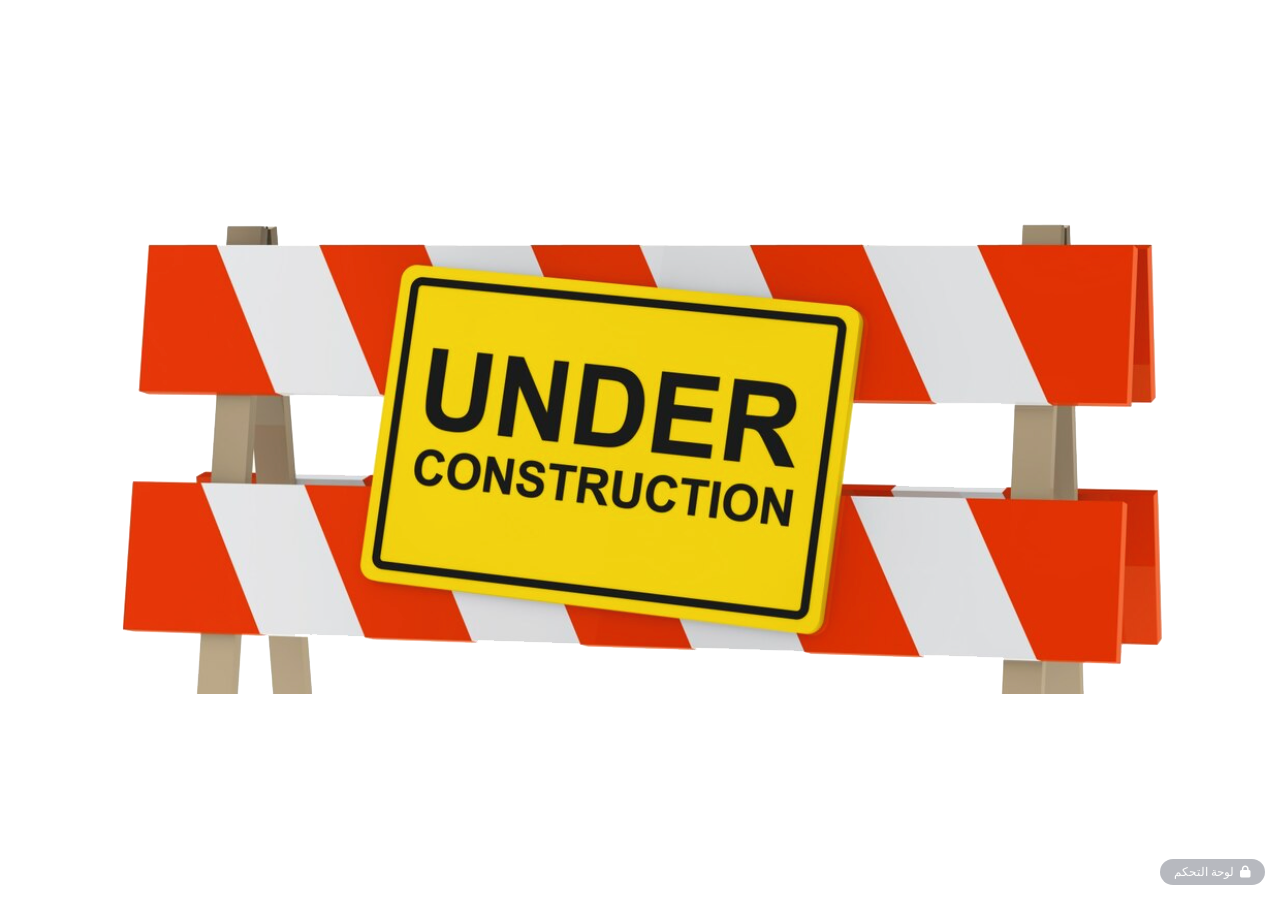
==== index.html @ c08ce654 "Initial commit: Pervasion SA website and Admin CMS" ====
<!DOCTYPE html>
<html lang="ar" dir="rtl">
<head>
  <meta charset="UTF-8">
  <meta name="viewport" content="width=device-width, initial-scale=1.0">
  <title>Under Construction | Pervasion SA</title>
  <link rel="icon" type="image/png" href="images/under-construction.png">
  <link rel="stylesheet" href="https://cdnjs.cloudflare.com/ajax/libs/font-awesome/6.5.1/css/all.min.css">
  <style>
    * {
      margin: 0;
      padding: 0;
      box-sizing: border-box;
    }
    body {
      background-color: #ffffff;
      min-height: 100vh;
      display: flex;
      flex-direction: column;
      align-items: center;
      justify-content: center;
      padding: 20px;
      font-family: -apple-system, BlinkMacSystemFont, "Segoe UI", Roboto, "Helvetica Neue", Arial, sans-serif;
    }
    .construction-container {
      width: 100%;
      max-width: 1129px;
      text-align: center;
      margin: auto;
    }
    .construction-container img {
      max-width: 100%;
      height: auto;
      display: inline-block;
    }
    .admin-bar-discreet {
      position: fixed;
      bottom: 15px;
      right: 15px;
      opacity: 0.35;
      transition: opacity 0.2s ease;
    }
    .admin-bar-discreet:hover {
      opacity: 1;
    }
    .admin-btn-link {
      display: inline-flex;
      align-items: center;
      gap: 6px;
      background: rgba(15, 23, 42, 0.85);
      color: #ffffff;
      text-decoration: none;
      font-size: 12px;
      padding: 6px 14px;
      border-radius: 20px;
      backdrop-filter: blur(4px);
    }
    .admin-btn-link:hover {
      background: #0f172a;
    }
  </style>
</head>
<body>

  <div class="construction-container">
    <img src="images/under-construction.png" alt="Under Construction" width="1129" height="491">
  </div>

  <!-- Discreet Admin Link for the owner -->
  <div class="admin-bar-discreet">
    <a href="admin/" class="admin-btn-link" title="لوحة التحكم">
      <i class="fas fa-lock"></i>
      <span>لوحة التحكم</span>
    </a>
  </div>

</body>
</html>
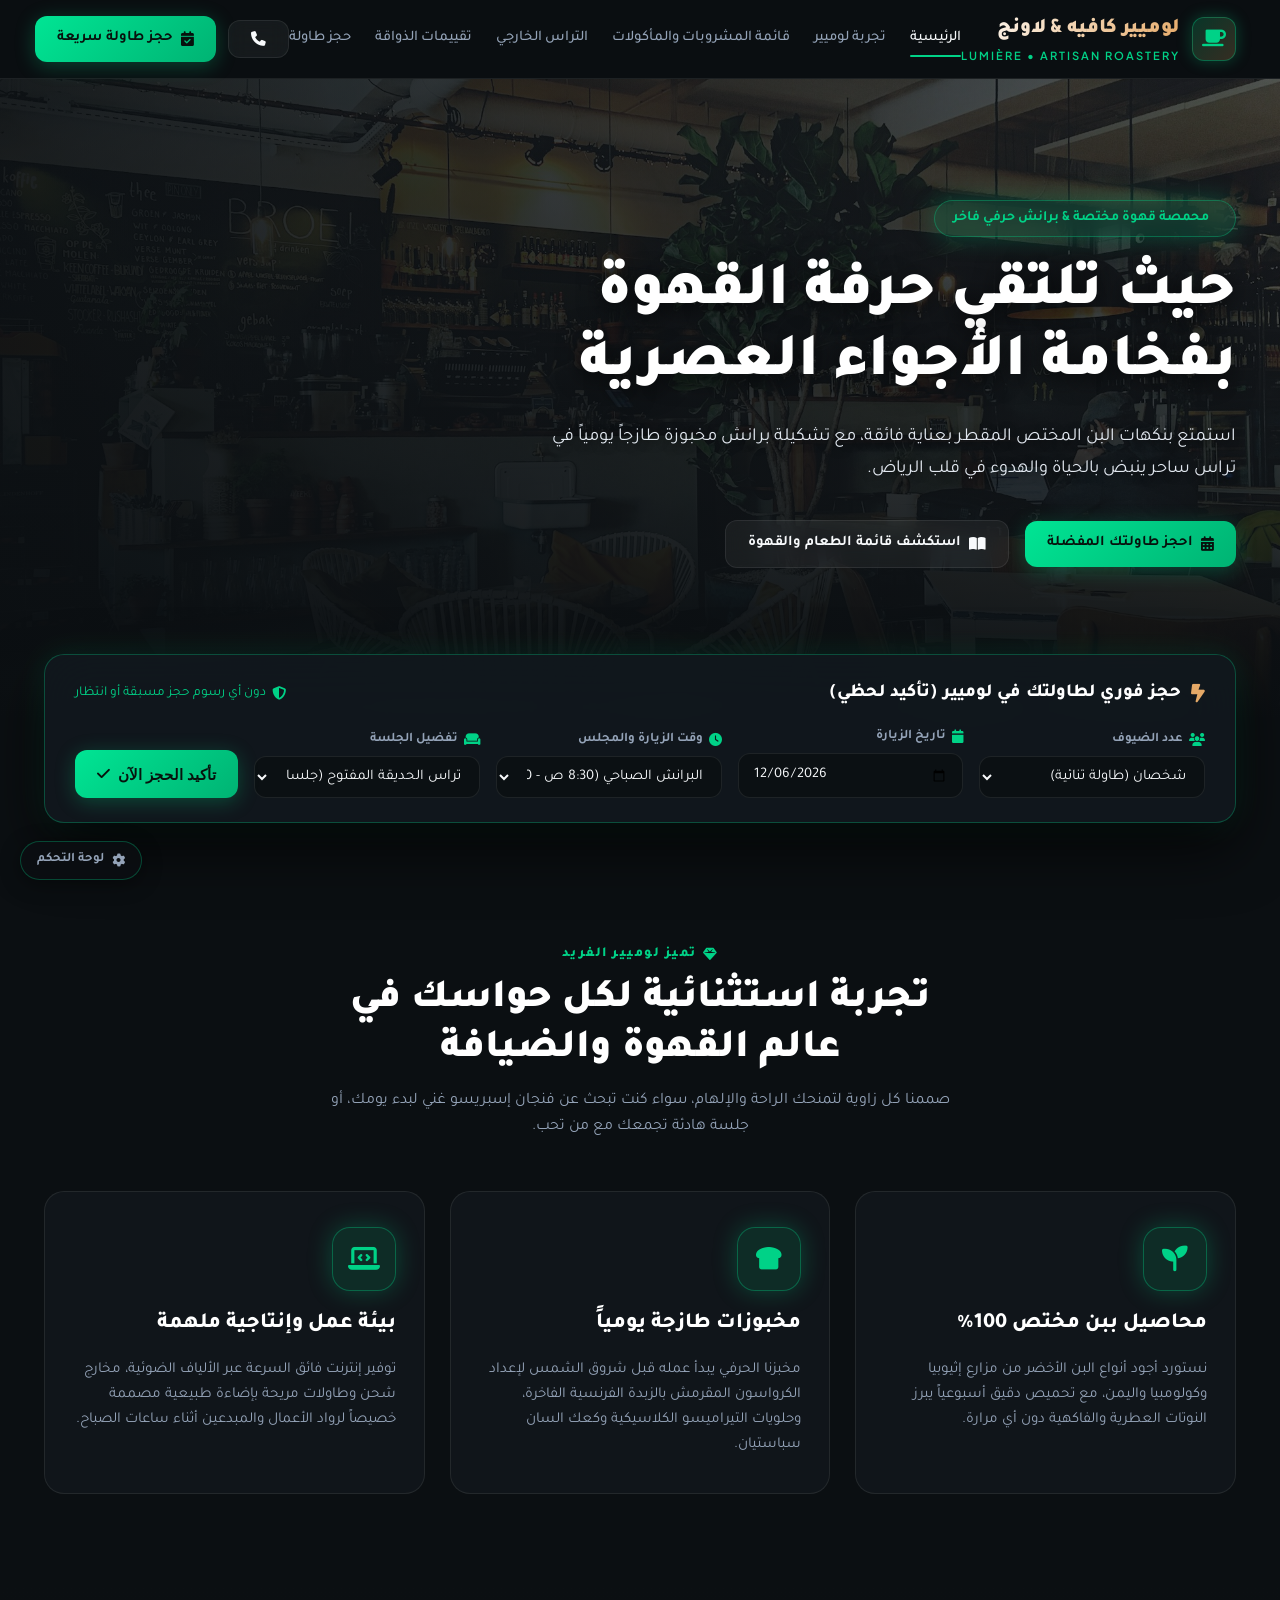
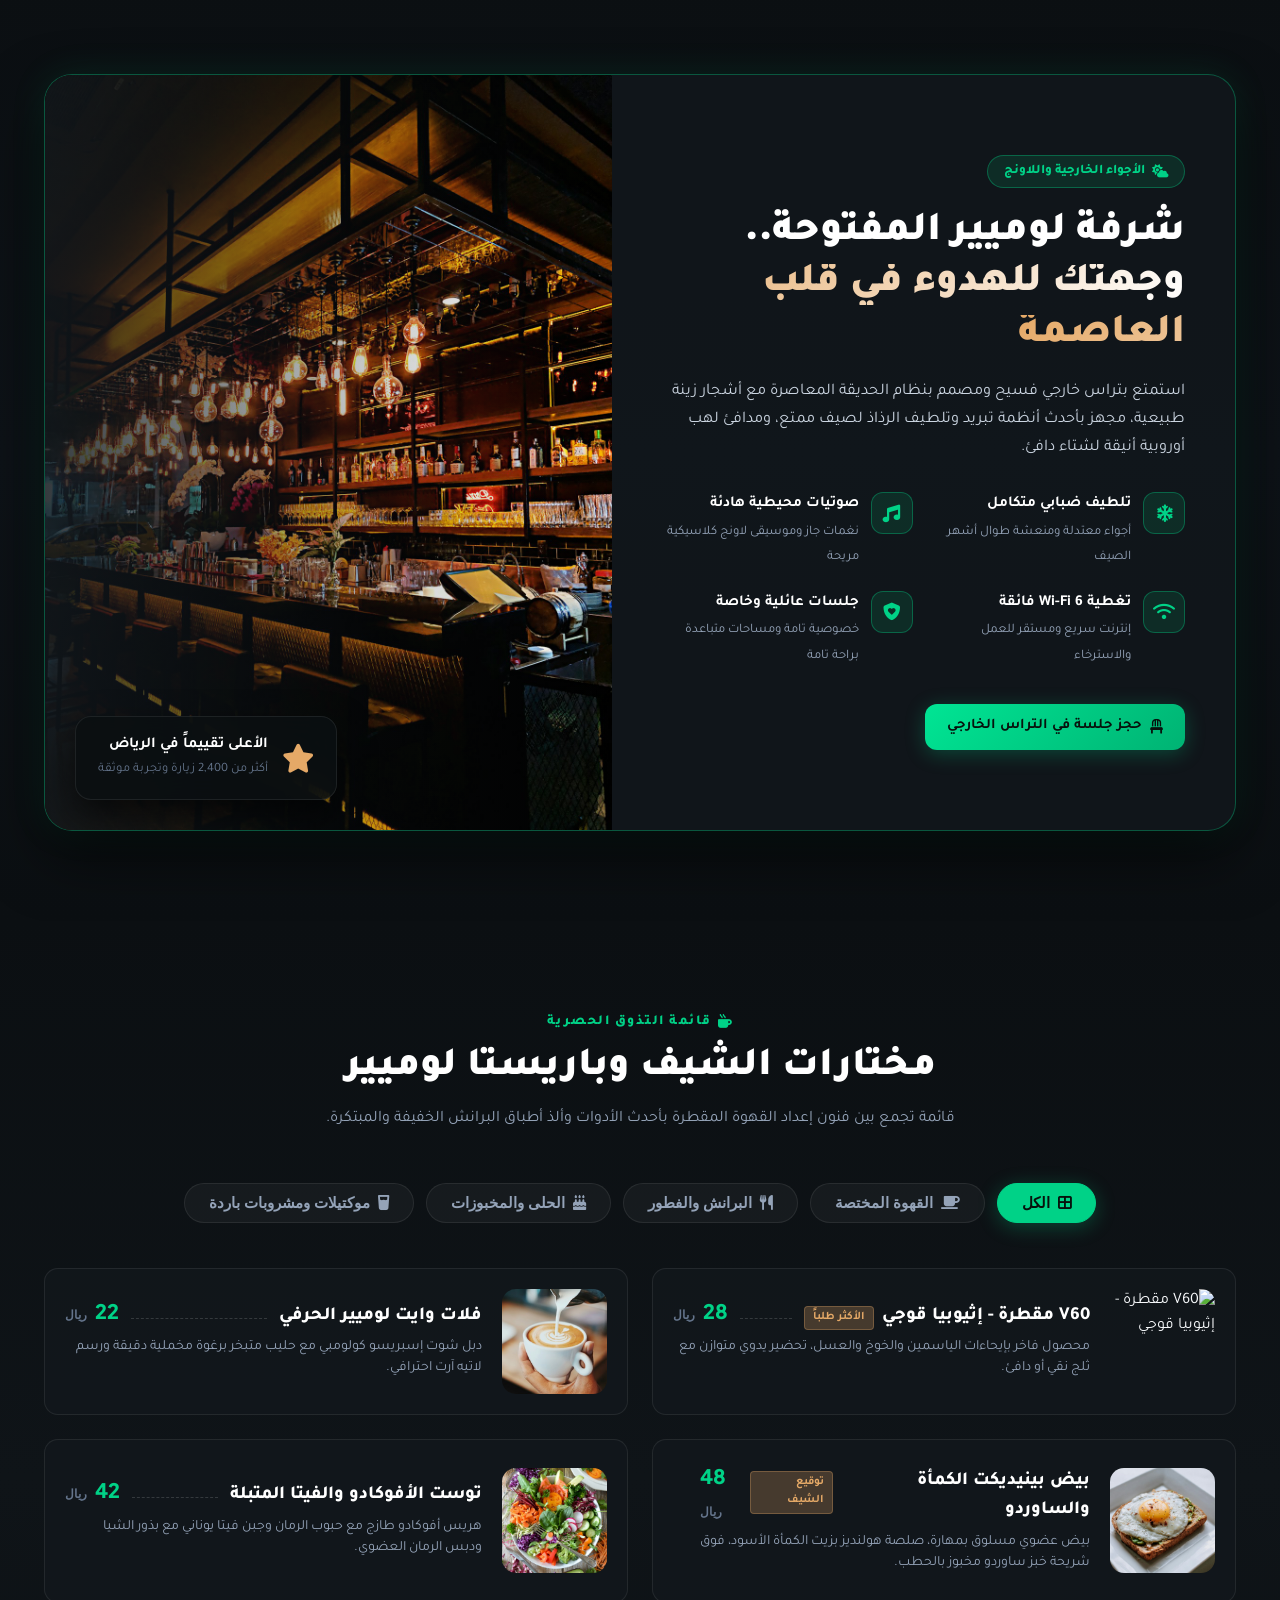
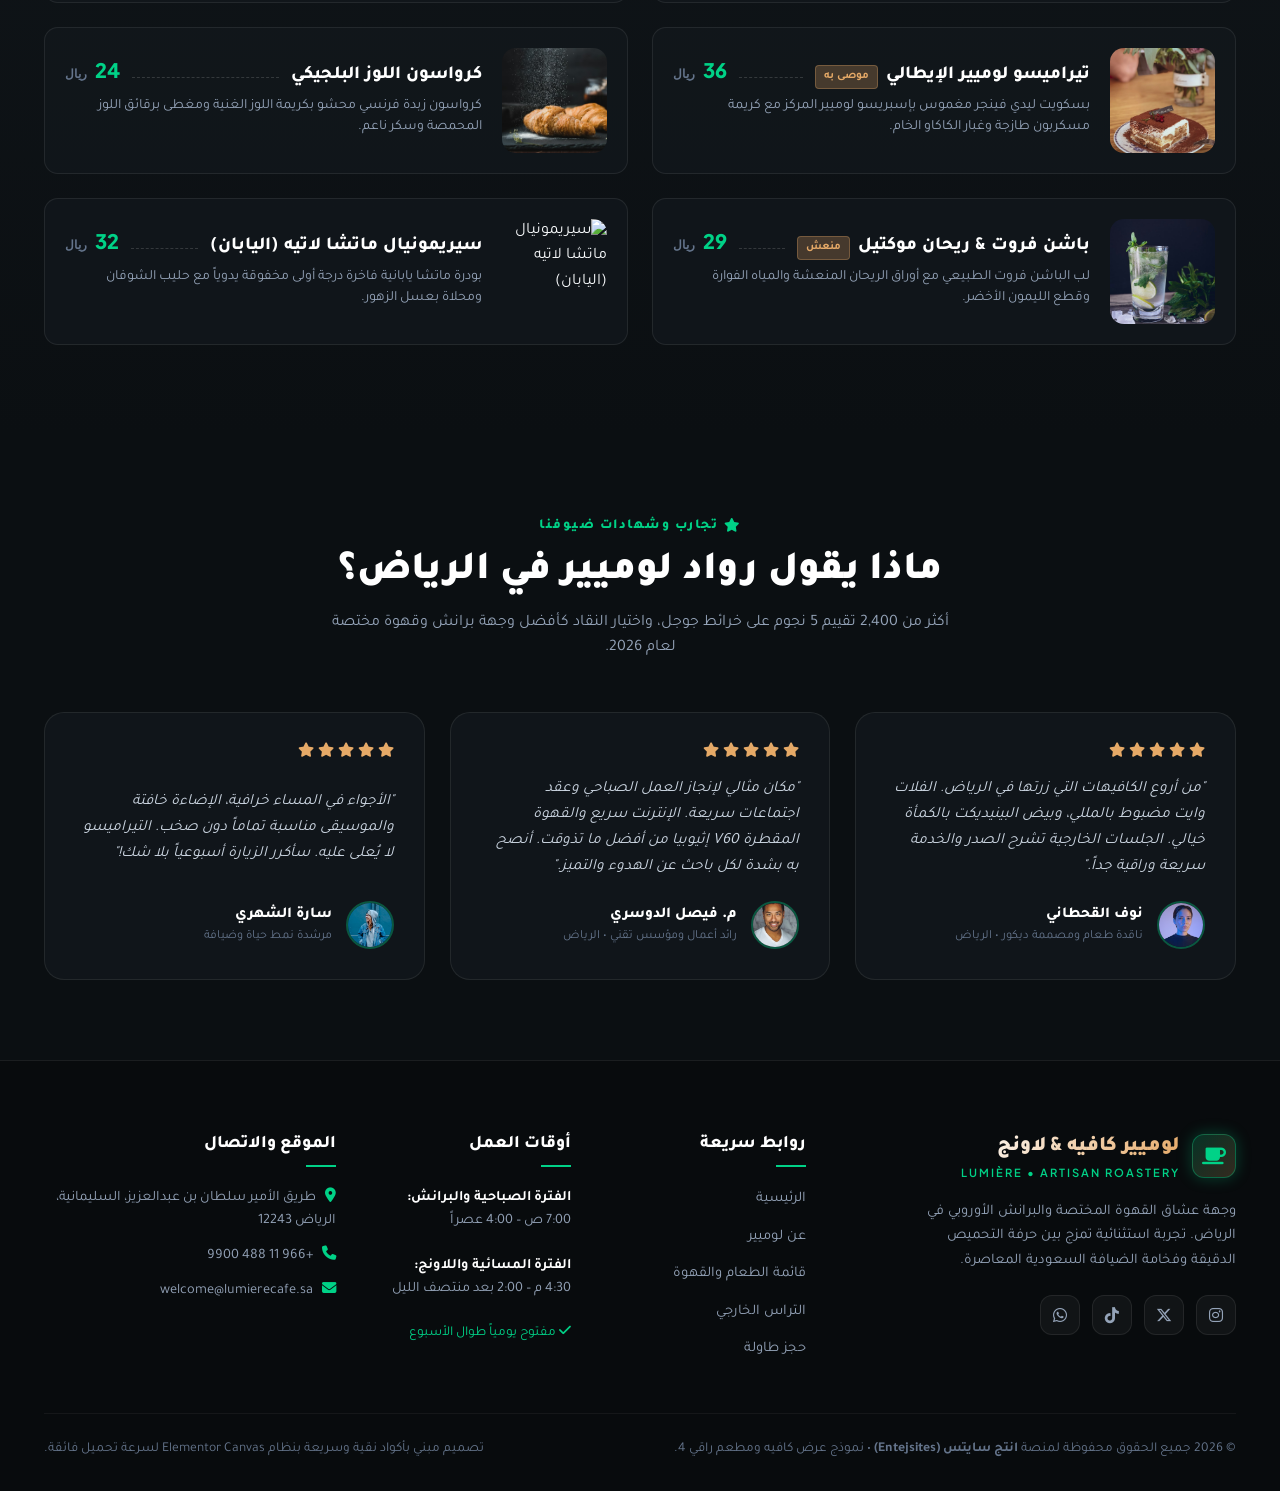
==== commit 2a1b2d7e: "Deploy full Lumiere Cafe & Roastery experience with interactive Admin CMS and localized assets" ====
--- a/index.html
+++ b/index.html
@@ -1,78 +1,724 @@
 <!DOCTYPE html>
 <html lang="ar" dir="rtl">
 <head>
-  <meta charset="UTF-8">
-  <meta name="viewport" content="width=device-width, initial-scale=1.0">
-  <title>Under Construction | Pervasion SA</title>
-  <link rel="icon" type="image/png" href="images/under-construction.png">
-  <link rel="stylesheet" href="https://cdnjs.cloudflare.com/ajax/libs/font-awesome/6.5.1/css/all.min.css">
-  <style>
-    * {
-      margin: 0;
-      padding: 0;
-      box-sizing: border-box;
-    }
-    body {
-      background-color: #ffffff;
-      min-height: 100vh;
-      display: flex;
-      flex-direction: column;
-      align-items: center;
-      justify-content: center;
-      padding: 20px;
-      font-family: -apple-system, BlinkMacSystemFont, "Segoe UI", Roboto, "Helvetica Neue", Arial, sans-serif;
-    }
-    .construction-container {
-      width: 100%;
-      max-width: 1129px;
-      text-align: center;
-      margin: auto;
-    }
-    .construction-container img {
-      max-width: 100%;
-      height: auto;
-      display: inline-block;
-    }
-    .admin-bar-discreet {
-      position: fixed;
-      bottom: 15px;
-      right: 15px;
-      opacity: 0.35;
-      transition: opacity 0.2s ease;
-    }
-    .admin-bar-discreet:hover {
-      opacity: 1;
-    }
-    .admin-btn-link {
-      display: inline-flex;
-      align-items: center;
-      gap: 6px;
-      background: rgba(15, 23, 42, 0.85);
-      color: #ffffff;
-      text-decoration: none;
-      font-size: 12px;
-      padding: 6px 14px;
-      border-radius: 20px;
-      backdrop-filter: blur(4px);
-    }
-    .admin-btn-link:hover {
-      background: #0f172a;
-    }
-  </style>
+    <meta charset="UTF-8">
+    <meta name="viewport" content="width=device-width, initial-scale=1.0">
+    <title>كافيه ومحمصة لوميير | تجربة القهوة المختصة والبرانش الأوروبي - Pervasion SA</title>
+    <meta name="description" content="كافيه ومحمصة لوميير - وجهة عشاق القهوة المختصة والبرانش الأوروبي الفاخر في الرياض. أجواء عصرية، شرفة خارجية، وتحميص يدوي لأجود المحاصيل العالمية.">
+    <link rel="icon" type="image/jpeg" href="images/v60.jpg">
+    <!-- Font Awesome 6.5.1 -->
+    <link rel="stylesheet" href="https://cdnjs.cloudflare.com/ajax/libs/font-awesome/6.5.1/css/all.min.css">
+    <!-- Google Fonts -->
+    <link rel="preconnect" href="https://fonts.googleapis.com">
+    <link rel="preconnect" href="https://fonts.gstatic.com" crossorigin>
+    <link href="https://fonts.googleapis.com/css2?family=Plus+Jakarta+Sans:wght@400;600;700;800&family=Tajawal:wght@300;400;500;700;800;900&display=swap" rel="stylesheet">
+    <!-- Main Style -->
+    <link rel="stylesheet" href="css/style.css">
 </head>
 <body>
 
-  <div class="construction-container">
-    <img src="images/under-construction.png" alt="Under Construction" width="1129" height="491">
-  </div>
-
-  <!-- Discreet Admin Link for the owner -->
-  <div class="admin-bar-discreet">
-    <a href="admin/" class="admin-btn-link" title="لوحة التحكم">
-      <i class="fas fa-lock"></i>
-      <span>لوحة التحكم</span>
+<header class="lumi-header" id="mainHeader">
+        <div class="lumi-container header-inner">
+            <a href="#hero" class="brand-box">
+                <div class="brand-icon">
+                    <i class="fa-solid fa-mug-saucer"></i>
+                </div>
+                <div class="brand-titles">
+                    <span class="brand-name">لوميير كافيه & لاونج</span>
+                    <span class="brand-tagline">LUMIÈRE &bull; ARTISAN ROASTERY</span>
+                </div>
+            </a>
+
+            <nav class="lumi-nav">
+                <a href="#hero" class="nav-link active">الرئيسية</a>
+                <a href="#features" class="nav-link">تجربة لوميير</a>
+                <a href="#menu" class="nav-link">قائمة المشروبات والمأكولات</a>
+                <a href="#terrace" class="nav-link">التراس الخارجي</a>
+                <a href="#reviews" class="nav-link">تقييمات الذواقة</a>
+                <a href="#booking" class="nav-link">حجز طاولة</a>
+            </nav>
+
+            <div class="header-actions">
+                <a href="tel:+966114889900" class="btn-lumi btn-glass" title="اتصل بنا">
+                    <i class="fa-solid fa-phone"></i>
+                </a>
+                <a href="#booking" class="btn-lumi btn-emerald header-cta-desktop">
+                    <i class="fa-solid fa-calendar-check"></i>
+                    <span>حجز طاولة سريعة</span>
+                </a>
+                <button class="mobile-hamburger" id="mobileToggle" aria-label="القائمة">
+                    <i class="fa-solid fa-bars-staggered"></i>
+                </button>
+            </div>
+        </div>
+    </header>
+
+    <!-- Mobile Navigation Drawer -->
+    <div class="lumi-drawer" id="mobileDrawer">
+        <div>
+            <div class="drawer-top">
+                <div class="brand-titles">
+                    <span class="brand-name">لوميير كافيه</span>
+                    <span class="brand-tagline">RIYADH CAFE & LOUNGE</span>
+                </div>
+                <button class="drawer-close" id="drawerClose"><i class="fa-solid fa-xmark"></i></button>
+            </div>
+            <div class="drawer-links">
+                <a href="#hero" class="drawer-link">الرئيسية <i class="fa-solid fa-chevron-left"></i></a>
+                <a href="#features" class="drawer-link">تجربة لوميير <i class="fa-solid fa-chevron-left"></i></a>
+                <a href="#menu" class="drawer-link">قائمة الأطعمة والقهوة <i class="fa-solid fa-chevron-left"></i></a>
+                <a href="#terrace" class="drawer-link">التراس والشرفة <i class="fa-solid fa-chevron-left"></i></a>
+                <a href="#reviews" class="drawer-link">آراء الزوار <i class="fa-solid fa-chevron-left"></i></a>
+                <a href="#booking" class="drawer-link">حجز طاولة <i class="fa-solid fa-chevron-left"></i></a>
+            </div>
+        </div>
+        <div>
+            <a href="#booking" class="btn-lumi btn-emerald" style="width: 100%; justify-content: center; margin-bottom: 12px;">
+                <span>احجز طاولتك الآن</span>
+                <i class="fa-solid fa-arrow-left"></i>
+            </a>
+            <p style="text-align: center; font-size: 0.85rem; color: var(--text-muted);">
+                <i class="fa-solid fa-phone"></i> +966 11 488 9900
+            </p>
+        </div>
+    </div>
+    <div class="drawer-overlay" id="drawerOverlay"></div>
+
+    <!-- STATIC STUNNING HERO SECTION -->
+    <section class="hero-section" id="hero">
+        <div class="hero-static-bg"></div>
+        <div class="hero-gradient-overlay"></div>
+        <div class="lumi-container">
+            <div class="hero-content">
+                <div class="hero-pill">
+                    <i class="fa-solid fa-sparkles"></i>
+                    <span>محمصة قهوة مختصة & برانش حرفي فاخر</span>
+                </div>
+                <h1 class="hero-title">
+                    حيث تلتقي <span>حرفة القهوة</span> بفخامة الأجواء العصرية
+                </h1>
+                <p class="hero-desc">
+                    استمتع بنكهات البن المختص المقطر بعناية فائقة، مع تشكيلة برانش مخبوزة طازجاً يومياً في تراس ساحر ينبض بالحياة والهدوء في قلب الرياض.
+                </p>
+                <div class="hero-btns">
+                    <a href="#booking" class="btn-lumi btn-emerald">
+                        <i class="fa-solid fa-calendar-days"></i>
+                        <span>احجز طاولتك المفضلة</span>
+                    </a>
+                    <a href="#menu" class="btn-lumi btn-glass">
+                        <i class="fa-solid fa-book-open"></i>
+                        <span>استكشف قائمة الطعام والقهوة</span>
+                    </a>
+                </div>
+            </div>
+        </div>
+    </section>
+
+    <!-- Floating Live Booking Strip -->
+    <section class="booking-strip-section" id="booking">
+        <div class="lumi-container">
+            <div class="booking-strip-card">
+                <div class="strip-header">
+                    <div class="strip-title">
+                        <i class="fa-solid fa-bolt-lightning"></i>
+                        <span>حجز فوري لطاولتك في لوميير (تأكيد لحظي)</span>
+                    </div>
+                    <div class="strip-note">
+                        <i class="fa-solid fa-shield-halved"></i>
+                        <span>دون أي رسوم حجز مسبقة أو انتظار</span>
+                    </div>
+                </div>
+
+                <form id="lumiBookingForm" class="booking-grid" onsubmit="handleBookingSubmit(event)">
+                    <div class="input-group">
+                        <label class="input-label"><i class="fa-solid fa-users"></i> عدد الضيوف</label>
+                        <select class="lumi-input" id="bookGuests" required>
+                            <option value="شخصان (طاولة ثنائية)">شخصان (طاولة ثنائية)</option>
+                            <option value="3 - 4 أشخاص (جلسة عائلية)">3 - 4 أشخاص (جلسة عائلية)</option>
+                            <option value="5 - 8 أشخاص (جلسة أصدقاء)">5 - 8 أشخاص (جلسة أصدقاء)</option>
+                            <option value="طاولة عمل واجتماعات فردية">طاولة عمل واجتماعات فردية</option>
+                            <option value="طاولة VIP في التراس">طاولة VIP في التراس (+8)</option>
+                        </select>
+                    </div>
+
+                    <div class="input-group">
+                        <label class="input-label"><i class="fa-solid fa-calendar"></i> تاريخ الزيارة</label>
+                        <input type="date" class="lumi-input" id="bookDate" required>
+                    </div>
+
+                    <div class="input-group">
+                        <label class="input-label"><i class="fa-solid fa-clock"></i> وقت الزيارة والمجلس</label>
+                        <select class="lumi-input" id="bookTime" required>
+                            <option value="البرانش الصباحي (8:30 ص - 12:00 م)">البرانش الصباحي (8:30 ص - 12:00 م)</option>
+                            <option value="فترة الظهيرة والقهوة (1:00 م - 5:00 م)">فترة الظهيرة والقهوة (1:00 م - 5:00 م)</option>
+                            <option value="فترة المساء الذهبية (6:00 م - 9:00 م)">فترة المساء الذهبية (6:00 م - 9:00 م)</option>
+                            <option value="السهرة الليلية (9:30 م - 1:30 ص)">السهرة الليلية (9:30 م - 1:30 ص)</option>
+                        </select>
+                    </div>
+
+                    <div class="input-group">
+                        <label class="input-label"><i class="fa-solid fa-couch"></i> تفضيل الجلسة</label>
+                        <select class="lumi-input" id="bookLocation" required>
+                            <option value="تراس الحديقة المفتوح">تراس الحديقة المفتوح (جلسات خارجية)</option>
+                            <option value="الصالة الداخلية الفاخرة">الصالة الداخلية الفاخرة (لاونج مكيف)</option>
+                            <option value="ركن باريستا القهوة التفاعلي">ركن باريستا القهوة التفاعلي</option>
+                        </select>
+                    </div>
+
+                    <div>
+                        <button type="submit" class="btn-lumi btn-emerald" style="width: 100%; height: 48px; justify-content: center;">
+                            <span>تأكيد الحجز الآن</span>
+                            <i class="fa-solid fa-check"></i>
+                        </button>
+                    </div>
+                </form>
+            </div>
+        </div>
+    </section>
+
+    <!-- Experience Pillars Section -->
+    <section class="features-section" id="features">
+        <div class="lumi-container">
+            <div class="section-header">
+                <span class="section-tag"><i class="fa-solid fa-gem"></i> تميز لوميير الفريد</span>
+                <h2 class="section-title">تجربة استثنائية لكل حواسك في عالم القهوة والضيافة</h2>
+                <p class="section-sub">صممنا كل زاوية لتمنحك الراحة والإلهام، سواء كنت تبحث عن فنجان إسبريسو غني لبدء يومك، أو جلسة هادئة تجمعك مع من تحب.</p>
+            </div>
+
+            <div class="features-grid">
+                <!-- Feature 1 -->
+                <div class="feature-card">
+                    <div class="feature-icon-wrap">
+                        <i class="fa-solid fa-seedling"></i>
+                    </div>
+                    <h3 class="feature-card-title">محاصيل ببن مختص 100%</h3>
+                    <p class="feature-card-desc">
+                        نستورد أجود أنواع البن الأخضر من مزارع إثيوبيا وكولومبيا واليمن، مع تحميص دقيق أسبوعياً يبرز النوتات العطرية والفاكهية دون أي مرارة.
+                    </p>
+                </div>
+
+                <!-- Feature 2 -->
+                <div class="feature-card">
+                    <div class="feature-icon-wrap">
+                        <i class="fa-solid fa-bread-slice"></i>
+                    </div>
+                    <h3 class="feature-card-title">مخبوزات طازجة يومياً</h3>
+                    <p class="feature-card-desc">
+                        مخبزنا الحرفي يبدأ عمله قبل شروق الشمس لإعداد الكرواسون المقرمش بالزبدة الفرنسية الفاخرة، وحلويات التيراميسو الكلاسيكية وكعك السان سباستيان.
+                    </p>
+                </div>
+
+                <!-- Feature 3 -->
+                <div class="feature-card">
+                    <div class="feature-icon-wrap">
+                        <i class="fa-solid fa-laptop-code"></i>
+                    </div>
+                    <h3 class="feature-card-title">بيئة عمل وإنتاجية ملهمة</h3>
+                    <p class="feature-card-desc">
+                        توفير إنترنت فائق السرعة عبر الألياف الضوئية، مخارج شحن وطاولات مريحة بإضاءة طبيعية مصممة خصيصاً لرواد الأعمال والمبدعين أثناء ساعات الصباح.
+                    </p>
+                </div>
+            </div>
+        </div>
+    </section>
+
+    <!-- REDESIGNED TERRACE SECTION (SPLIT 50/50 MODERN LUXURY) -->
+    <section class="terrace-section" id="terrace">
+        <div class="lumi-container">
+            <div class="terrace-split-card">
+                <!-- Content Side -->
+                <div class="terrace-content-side">
+                    <span class="terrace-badge-modern">
+                        <i class="fa-solid fa-cloud-sun"></i> الأجواء الخارجية واللاونج
+                    </span>
+                    <h2 class="terrace-main-heading">
+                        شرفة لوميير المفتوحة.. <span>وجهتك للهدوء في قلب العاصمة</span>
+                    </h2>
+                    <p class="terrace-p">
+                        استمتع بتراس خارجي فسيح ومصمم بنظام الحديقة المعاصرة مع أشجار زينة طبيعية، مجهز بأحدث أنظمة تبريد وتلطيف الرذاذ لصيف ممتع، ومدافئ لهب أوروبية أنيقة لشتاء دافئ.
+                    </p>
+
+                    <div class="terrace-perks-grid">
+                        <div class="perk-item">
+                            <div class="perk-icon-circle"><i class="fa-solid fa-snowflake"></i></div>
+                            <div class="perk-text">
+                                <strong>تلطيف ضبابي متكامل</strong>
+                                <span>أجواء معتدلة ومنعشة طوال أشهر الصيف</span>
+                            </div>
+                        </div>
+
+                        <div class="perk-item">
+                            <div class="perk-icon-circle"><i class="fa-solid fa-music"></i></div>
+                            <div class="perk-text">
+                                <strong>صوتيات محيطية هادئة</strong>
+                                <span>نغمات جاز وموسيقى لاونج كلاسيكية مريحة</span>
+                            </div>
+                        </div>
+
+                        <div class="perk-item">
+                            <div class="perk-icon-circle"><i class="fa-solid fa-wifi"></i></div>
+                            <div class="perk-text">
+                                <strong>تغطية Wi-Fi 6 فائقة</strong>
+                                <span>إنترنت سريع ومستقر للعمل والاسترخاء</span>
+                            </div>
+                        </div>
+
+                        <div class="perk-item">
+                            <div class="perk-icon-circle"><i class="fa-solid fa-shield-heart"></i></div>
+                            <div class="perk-text">
+                                <strong>جلسات عائلية وخاصة</strong>
+                                <span>خصوصية تامة ومساحات متباعدة براحة تامة</span>
+                            </div>
+                        </div>
+                    </div>
+
+                    <a href="#booking" class="btn-lumi btn-emerald">
+                        <i class="fa-solid fa-chair"></i>
+                        <span>حجز جلسة في التراس الخارجي</span>
+                    </a>
+                </div>
+
+                <!-- Visual Side -->
+                <div class="terrace-visual-side">
+                    <img decoding="async" src="images/terrace.jpg" alt="تراس كافيه لوميير الرياض" title="كافيه ومحمصة لوميير | نموذج تصميم موقع كافيه ومقهى مختص">
+                    <div class="visual-overlay-soft"></div>
+                    <div class="visual-floating-badge">
+                        <i class="fa-solid fa-star floating-badge-icon"></i>
+                        <div class="floating-badge-info">
+                            <strong>الأعلى تقييماً في الرياض</strong>
+                            <span>أكثر من 2,400 زيارة وتجربة موثقة</span>
+                        </div>
+                    </div>
+                </div>
+            </div>
+        </div>
+    </section>
+
+    <!-- Interactive Menu Section -->
+    <section class="menu-section" id="menu">
+        <div class="lumi-container">
+            <div class="section-header">
+                <span class="section-tag"><i class="fa-solid fa-mug-hot"></i> قائمة التذوق الحصرية</span>
+                <h2 class="section-title">مختارات الشيف وباريستا لوميير</h2>
+                <p class="section-sub">قائمة تجمع بين فنون إعداد القهوة المقطرة بأحدث الأدوات وألذ أطباق البرانش الخفيفة والمبتكرة.</p>
+            </div>
+
+            <!-- Menu Category Filter Tabs -->
+            <div class="menu-tabs-bar">
+                <button class="menu-tab-pill active" onclick="filterMenu('all', this)">
+                    <i class="fa-solid fa-border-all"></i> الكل
+                </button>
+                <button class="menu-tab-pill" onclick="filterMenu('coffee', this)">
+                    <i class="fa-solid fa-mug-saucer"></i> القهوة المختصة
+                </button>
+                <button class="menu-tab-pill" onclick="filterMenu('brunch', this)">
+                    <i class="fa-solid fa-utensils"></i> البرانش والفطور
+                </button>
+                <button class="menu-tab-pill" onclick="filterMenu('sweets', this)">
+                    <i class="fa-solid fa-cake-candles"></i> الحلى والمخبوزات
+                </button>
+                <button class="menu-tab-pill" onclick="filterMenu('drinks', this)">
+                    <i class="fa-solid fa-glass-water"></i> موكتيلات ومشروبات باردة
+                </button>
+            </div>
+
+            <!-- Menu Items Grid -->
+            <div class="menu-grid" id="menuItemsGrid">
+
+                <!-- Item 1: Special Coffee -->
+                <div class="menu-item-card" data-category="coffee">
+                    <div class="item-thumb-box">
+                        <img decoding="async" src="images/v60.jpg" alt="V60 إثيوبيا قوجي" title="كافيه ومحمصة لوميير | نموذج تصميم موقع كافيه ومقهى مختص">
+                    </div>
+                    <div class="item-details">
+                        <div class="item-title-row">
+                            <span class="item-name">V60 مقطرة - إثيوبيا قوجي</span>
+                            <span class="item-badge-popular">الأكثر طلباً</span>
+                            <span class="item-dots"></span>
+                            <span class="item-price">28 <small>ريال</small></span>
+                        </div>
+                        <p class="item-desc">محصول فاخر بإيحاءات الياسمين والخوخ والعسل، تحضير يدوي متوازن مع ثلج نقي أو دافئ.</p>
+                        <div class="item-tags">
+                            <span class="item-tag">Single Origin</span>
+                            <span class="item-tag">مقطرة يدوياً</span>
+                        </div>
+                    </div>
+                </div>
+
+                <!-- Item 2: Special Coffee -->
+                <div class="menu-item-card" data-category="coffee">
+                    <div class="item-thumb-box">
+                        <img decoding="async" src="images/flatwhite.jpg" alt="فلات وايت لوميير" title="كافيه ومحمصة لوميير | نموذج تصميم موقع كافيه ومقهى مختص">
+                    </div>
+                    <div class="item-details">
+                        <div class="item-title-row">
+                            <span class="item-name">فلات وايت لوميير الحرفي</span>
+                            <span class="item-dots"></span>
+                            <span class="item-price">22 <small>ريال</small></span>
+                        </div>
+                        <p class="item-desc">دبل شوت إسبريسو كولومبي مع حليب متبخر برغوة مخملية دقيقة ورسم لاتيه آرت احترافي.</p>
+                        <div class="item-tags">
+                            <span class="item-tag">Latte Art</span>
+                            <span class="item-tag">قوام مخملي</span>
+                        </div>
+                    </div>
+                </div>
+
+                <!-- Item 3: Brunch -->
+                <div class="menu-item-card" data-category="brunch">
+                    <div class="item-thumb-box">
+                        <img decoding="async" src="images/benedict.jpg" alt="بيض بينيديكت الكمأة" title="كافيه ومحمصة لوميير | نموذج تصميم موقع كافيه ومقهى مختص">
+                    </div>
+                    <div class="item-details">
+                        <div class="item-title-row">
+                            <span class="item-name">بيض بينيديكت الكمأة والساوردو</span>
+                            <span class="item-badge-popular">توقيع الشيف</span>
+                            <span class="item-dots"></span>
+                            <span class="item-price">48 <small>ريال</small></span>
+                        </div>
+                        <p class="item-desc">بيض عضوي مسلوق بمهارة، صلصة هولنديز بزيت الكمأة الأسود، فوق شريحة خبز ساوردو مخبوز بالحطب.</p>
+                        <div class="item-tags">
+                            <span class="item-tag">برانش راقي</span>
+                            <span class="item-tag">Organic</span>
+                        </div>
+                    </div>
+                </div>
+
+                <!-- Item 4: Brunch -->
+                <div class="menu-item-card" data-category="brunch">
+                    <div class="item-thumb-box">
+                        <img decoding="async" src="images/avocado.jpg" alt="توست الأفوكادو والفيتا" title="كافيه ومحمصة لوميير | نموذج تصميم موقع كافيه ومقهى مختص">
+                    </div>
+                    <div class="item-details">
+                        <div class="item-title-row">
+                            <span class="item-name">توست الأفوكادو والفيتا المتبلة</span>
+                            <span class="item-dots"></span>
+                            <span class="item-price">42 <small>ريال</small></span>
+                        </div>
+                        <p class="item-desc">هريس أفوكادو طازج مع حبوب الرمان وجبن فيتا يوناني مع بذور الشيا ودبس الرمان العضوي.</p>
+                        <div class="item-tags">
+                            <span class="item-tag">صحي ونباتي</span>
+                            <span class="item-tag">طازج</span>
+                        </div>
+                    </div>
+                </div>
+
+                <!-- Item 5: Sweets -->
+                <div class="menu-item-card" data-category="sweets">
+                    <div class="item-thumb-box">
+                        <img decoding="async" src="images/tiramisu.jpg" alt="تيراميسو لوميير الكلاسيكي" title="كافيه ومحمصة لوميير | نموذج تصميم موقع كافيه ومقهى مختص">
+                    </div>
+                    <div class="item-details">
+                        <div class="item-title-row">
+                            <span class="item-name">تيراميسو لوميير الإيطالي</span>
+                            <span class="item-badge-popular">موصى به</span>
+                            <span class="item-dots"></span>
+                            <span class="item-price">36 <small>ريال</small></span>
+                        </div>
+                        <p class="item-desc">بسكويت ليدي فينجر مغموس بإسبريسو لوميير المركز مع كريمة مسكربون طازجة وغبار الكاكاو الخام.</p>
+                        <div class="item-tags">
+                            <span class="item-tag">حلى إيطالي</span>
+                            <span class="item-tag">بدون كحول</span>
+                        </div>
+                    </div>
+                </div>
+
+                <!-- Item 6: Sweets -->
+                <div class="menu-item-card" data-category="sweets">
+                    <div class="item-thumb-box">
+                        <img decoding="async" src="images/croissant.jpg" alt="كرواسون اللوز البلجيكي" title="كافيه ومحمصة لوميير | نموذج تصميم موقع كافيه ومقهى مختص">
+                    </div>
+                    <div class="item-details">
+                        <div class="item-title-row">
+                            <span class="item-name">كرواسون اللوز البلجيكي</span>
+                            <span class="item-dots"></span>
+                            <span class="item-price">24 <small>ريال</small></span>
+                        </div>
+                        <p class="item-desc">كرواسون زبدة فرنسي محشو بكريمة اللوز الغنية ومغطى برقائق اللوز المحمصة وسكر ناعم.</p>
+                        <div class="item-tags">
+                            <span class="item-tag">مخبوز طازج</span>
+                        </div>
+                    </div>
+                </div>
+
+                <!-- Item 7: Drinks -->
+                <div class="menu-item-card" data-category="drinks">
+                    <div class="item-thumb-box">
+                        <img decoding="async" src="images/mojito.jpg" alt="باشن فروت موخيتو لوميير" title="كافيه ومحمصة لوميير | نموذج تصميم موقع كافيه ومقهى مختص">
+                    </div>
+                    <div class="item-details">
+                        <div class="item-title-row">
+                            <span class="item-name">باشن فروت & ريحان موكتيل</span>
+                            <span class="item-badge-popular">منعش</span>
+                            <span class="item-dots"></span>
+                            <span class="item-price">29 <small>ريال</small></span>
+                        </div>
+                        <p class="item-desc">لب الباشن فروت الطبيعي مع أوراق الريحان المنعشة والمياه الفوارة وقطع الليمون الأخضر.</p>
+                        <div class="item-tags">
+                            <span class="item-tag">طبيعي 100%</span>
+                            <span class="item-tag">Ice Cold</span>
+                        </div>
+                    </div>
+                </div>
+
+                <!-- Item 8: Drinks -->
+                <div class="menu-item-card" data-category="drinks">
+                    <div class="item-thumb-box">
+                        <img decoding="async" src="images/matcha.jpg" alt="ماتشا لاتيه عضوي" title="كافيه ومحمصة لوميير | نموذج تصميم موقع كافيه ومقهى مختص">
+                    </div>
+                    <div class="item-details">
+                        <div class="item-title-row">
+                            <span class="item-name">سيريمونيال ماتشا لاتيه (اليابان)</span>
+                            <span class="item-dots"></span>
+                            <span class="item-price">32 <small>ريال</small></span>
+                        </div>
+                        <p class="item-desc">بودرة ماتشا يابانية فاخرة درجة أولى مخفوقة يدوياً مع حليب الشوفان ومحلاة بعسل الزهور.</p>
+                        <div class="item-tags">
+                            <span class="item-tag">Matcha Uji</span>
+                            <span class="item-tag">Oat Milk</span>
+                        </div>
+                    </div>
+                </div>
+
+            </div>
+        </div>
+    </section>
+
+    <!-- Customer Reviews / High Society Vibes -->
+    <section class="vibes-section" id="reviews">
+        <div class="lumi-container">
+            <div class="section-header">
+                <span class="section-tag"><i class="fa-solid fa-star"></i> تجارب وشهادات ضيوفنا</span>
+                <h2 class="section-title">ماذا يقول رواد لوميير في الرياض؟</h2>
+                <p class="section-sub">أكثر من 2,400 تقييم 5 نجوم على خرائط جوجل، واختيار النقاد كأفضل وجهة برانش وقهوة مختصة لعام 2026.</p>
+            </div>
+
+            <div class="vibes-grid">
+                <!-- Review 1 -->
+                <div class="vibe-card">
+                    <div class="stars-row">
+                        <i class="fa-solid fa-star"></i><i class="fa-solid fa-star"></i><i class="fa-solid fa-star"></i><i class="fa-solid fa-star"></i><i class="fa-solid fa-star"></i>
+                    </div>
+                    <p class="vibe-quote">
+                        "من أروع الكافيهات التي زرتها في الرياض. الفلات وايت مضبوط بالمللي، وبيض البينيديكت بالكمأة خيالي. الجلسات الخارجية تشرح الصدر والخدمة سريعة وراقية جداً."
+                    </p>
+                    <div class="reviewer-info">
+                        <img decoding="async" src="images/avatar1.jpg" alt="نوف القحطاني" class="reviewer-avatar" title="كافيه ومحمصة لوميير | نموذج تصميم موقع كافيه ومقهى مختص">
+                        <div>
+                            <div class="reviewer-name">نوف القحطاني</div>
+                            <div class="reviewer-meta">ناقدة طعام ومصممة ديكور &bull; الرياض</div>
+                        </div>
+                    </div>
+                </div>
+
+                <!-- Review 2 -->
+                <div class="vibe-card">
+                    <div class="stars-row">
+                        <i class="fa-solid fa-star"></i><i class="fa-solid fa-star"></i><i class="fa-solid fa-star"></i><i class="fa-solid fa-star"></i><i class="fa-solid fa-star"></i>
+                    </div>
+                    <p class="vibe-quote">
+                        "مكان مثالي لإنجاز العمل الصباحي وعقد اجتماعات سريعة. الإنترنت سريع والقهوة المقطرة V60 إثيوبيا من أفضل ما تذوقت. أنصح به بشدة لكل باحث عن الهدوء والتميز."
+                    </p>
+                    <div class="reviewer-info">
+                        <img decoding="async" src="images/avatar2.jpg" alt="م. فيصل الدوسري" class="reviewer-avatar" title="كافيه ومحمصة لوميير | نموذج تصميم موقع كافيه ومقهى مختص">
+                        <div>
+                            <div class="reviewer-name">م. فيصل الدوسري</div>
+                            <div class="reviewer-meta">رائد أعمال ومؤسس تقني &bull; الرياض</div>
+                        </div>
+                    </div>
+                </div>
+
+                <!-- Review 3 -->
+                <div class="vibe-card">
+                    <div class="stars-row">
+                        <i class="fa-solid fa-star"></i><i class="fa-solid fa-star"></i><i class="fa-solid fa-star"></i><i class="fa-solid fa-star"></i><i class="fa-solid fa-star"></i>
+                    </div>
+                    <p class="vibe-quote">
+                        "الأجواء في المساء خرافية، الإضاءة خافتة والموسيقى مناسبة تماماً دون صخب. التيراميسو لا يُعلى عليه. سأكرر الزيارة أسبوعياً بلا شك!"
+                    </p>
+                    <div class="reviewer-info">
+                        <img decoding="async" src="images/avatar3.jpg" alt="سارة الشهري" class="reviewer-avatar" title="كافيه ومحمصة لوميير | نموذج تصميم موقع كافيه ومقهى مختص">
+                        <div>
+                            <div class="reviewer-name">سارة الشهري</div>
+                            <div class="reviewer-meta">مرشدة نمط حياة وضيافة</div>
+                        </div>
+                    </div>
+                </div>
+            </div>
+        </div>
+    </section>
+
+    <!-- Footer -->
+    <footer class="lumi-footer" id="contact">
+        <div class="lumi-container">
+            <div class="footer-grid">
+                <div>
+                    <a href="#hero" class="brand-box">
+                        <div class="brand-icon">
+                            <i class="fa-solid fa-mug-saucer"></i>
+                        </div>
+                        <div class="brand-titles">
+                            <span class="brand-name">لوميير كافيه & لاونج</span>
+                            <span class="brand-tagline">LUMIÈRE &bull; ARTISAN ROASTERY</span>
+                        </div>
+                    </a>
+                    <p class="footer-brand-desc">
+                        وجهة عشاق القهوة المختصة والبرانش الأوروبي في الرياض. تجربة استثنائية تمزج بين حرفة التحميص الدقيقة وفخامة الضيافة السعودية المعاصرة.
+                    </p>
+                    <div class="footer-socials">
+                        <a href="https://instagram.com" target="_blank" class="social-link" title="إنستغرام" rel="noopener"><i class="fa-brands fa-instagram"></i></a>
+                        <a href="https://twitter.com" target="_blank" class="social-link" title="إكس (تويتر)" rel="noopener"><i class="fa-brands fa-x-twitter"></i></a>
+                        <a href="https://tiktok.com" target="_blank" class="social-link" title="تيك توك" rel="noopener"><i class="fa-brands fa-tiktok"></i></a>
+                        <a href="https://wa.me/966114889900" target="_blank" class="social-link" title="واتساب" rel="noopener"><i class="fa-brands fa-whatsapp"></i></a>
+                    </div>
+                </div>
+
+                <div>
+                    <h4 class="footer-col-title">روابط سريعة</h4>
+                    <ul class="footer-links-list">
+                        <li><a href="#hero">الرئيسية</a></li>
+                        <li><a href="#features">عن لوميير</a></li>
+                        <li><a href="#menu">قائمة الطعام والقهوة</a></li>
+                        <li><a href="#terrace">التراس الخارجي</a></li>
+                        <li><a href="#booking">حجز طاولة</a></li>
+                    </ul>
+                </div>
+
+                <div>
+                    <h4 class="footer-col-title">أوقات العمل</h4>
+                    <ul class="footer-links-list">
+                        <li style="color: var(--text-secondary); font-size: 0.9rem;">
+                            <strong style="color: #FFF; display: block;">الفترة الصباحية والبرانش:</strong>
+                            7:00 ص – 4:00 عصراً
+                        </li>
+                        <li style="color: var(--text-secondary); font-size: 0.9rem; margin-top: 10px;">
+                            <strong style="color: #FFF; display: block;">الفترة المسائية واللاونج:</strong>
+                            4:30 م – 2:00 بعد منتصف الليل
+                        </li>
+                        <li style="color: var(--emerald-accent); font-size: 0.85rem; margin-top: 10px;">
+                            <i class="fa-solid fa-check"></i> مفتوح يومياً طوال الأسبوع
+                        </li>
+                    </ul>
+                </div>
+
+                <div>
+                    <h4 class="footer-col-title">الموقع والاتصال</h4>
+                    <ul class="footer-links-list">
+                        <li style="color: var(--text-secondary); font-size: 0.9rem;">
+                            <i class="fa-solid fa-location-dot" style="color: var(--emerald-accent); margin-left: 6px;"></i>
+                            طريق الأمير سلطان بن عبدالعزيز، السليمانية، الرياض 12243
+                        </li>
+                        <li style="color: var(--text-secondary); font-size: 0.9rem;">
+                            <i class="fa-solid fa-phone" style="color: var(--emerald-accent); margin-left: 6px;"></i>
+                            +966 11 488 9900
+                        </li>
+                        <li style="color: var(--text-secondary); font-size: 0.9rem;">
+                            <i class="fa-solid fa-envelope" style="color: var(--emerald-accent); margin-left: 6px;"></i>
+                            welcome@lumierecafe.sa
+                        </li>
+                    </ul>
+                </div>
+            </div>
+
+            <div class="footer-bottom-bar">
+                <div>
+                    &copy; 2026 جميع الحقوق محفوظة لمنصة <strong>انتج سايتس (Entejsites)</strong> &bull; نموذج عرض كافيه ومطعم راقي 4.
+                </div>
+                <div>
+                    تصميم مبني بأكواد نقية وسريعة بنظام Elementor Canvas لسرعة تحميل فائقة.
+                </div>
+            </div>
+        </div>
+    </footer>
+
+
+    <!-- Booking Confirmation Popup Modal -->
+    <div class="modal-overlay" id="bookingModal">
+        <div class="modal-card">
+            <button class="modal-close-btn" onclick="closeModal()"><i class="fa-solid fa-xmark"></i></button>
+            <div class="modal-icon-glow">
+                <i class="fa-solid fa-circle-check"></i>
+            </div>
+            <h3 class="modal-title">تم تسجيل طلب الحجز بنجاح!</h3>
+            <p class="modal-subtitle">يسعدنا استقبالك في كافيه ومطعم لوميير، تفاصيل طلبك موضحة أدناه:</p>
+
+            <div class="modal-summary-box">
+                <div class="summary-row">
+                    <span>عدد الضيوف:</span>
+                    <strong id="modalGuests">2</strong>
+                </div>
+                <div class="summary-row">
+                    <span>تاريخ الزيارة:</span>
+                    <strong id="modalDate">اليوم</strong>
+                </div>
+                <div class="summary-row">
+                    <span>فترة وموعد الزيارة:</span>
+                    <strong id="modalTime">المساء</strong>
+                </div>
+                <div class="summary-row">
+                    <span>مكان الطاولة:</span>
+                    <strong id="modalLocation">التراس الخارجي</strong>
+                </div>
+                <div class="summary-row" style="color: var(--emerald-accent); border-top: 1px dashed rgba(255,255,255,0.1); padding-top: 8px;">
+                    <span>حالة الطلب:</span>
+                    <strong>مؤكد ومحجوز باسمك</strong>
+                </div>
+            </div>
+
+            <div class="modal-cta-buttons">
+                <a href="#" id="modalWhatsAppBtn" target="_blank" class="btn-lumi btn-emerald" style="justify-content: center;">
+                    <i class="fa-brands fa-whatsapp" style="font-size: 1.2rem;"></i>
+                    <span>إرسال تفاصيل الحجز للمطعم عبر واتساب</span>
+                </a>
+                <button type="button" onclick="closeModal()" class="btn-lumi btn-glass" style="justify-content: center;">
+                    <span>إغلاق النافذة والعودة للموقع</span>
+                </button>
+            </div>
+        </div>
+    </div>
+
+    <!-- Mobile Navigation Drawer -->
+    <div class="lumi-drawer-overlay" id="drawerOverlay"></div>
+    <div class="lumi-drawer" id="mobileDrawer">
+        <div>
+            <div class="drawer-top">
+                <div class="brand-titles">
+                    <span class="brand-name">لوميير كافيه & لاونج</span>
+                    <span class="brand-tagline">LUMIÈRE &bull; ARTISAN ROASTERY</span>
+                </div>
+                <button class="drawer-close" id="drawerClose"><i class="fa-solid fa-xmark"></i></button>
+            </div>
+            <div class="drawer-links">
+                <a href="#hero" class="drawer-link">الرئيسية <i class="fa-solid fa-chevron-left"></i></a>
+                <a href="#features" class="drawer-link">تجربة لوميير <i class="fa-solid fa-chevron-left"></i></a>
+                <a href="#menu" class="drawer-link">قائمة الأطعمة والقهوة <i class="fa-solid fa-chevron-left"></i></a>
+                <a href="#terrace" class="drawer-link">التراس والشرفة <i class="fa-solid fa-chevron-left"></i></a>
+                <a href="#reviews" class="drawer-link">آراء الزوار <i class="fa-solid fa-chevron-left"></i></a>
+                <a href="#booking" class="drawer-link">حجز طاولة <i class="fa-solid fa-chevron-left"></i></a>
+            </div>
+        </div>
+        <div class="drawer-bottom">
+            <a href="tel:+966114889900" class="btn-lumi btn-emerald" style="justify-content: center; width: 100%;">
+                <i class="fa-solid fa-phone"></i>
+                <span>اتصل بنا مباشرة</span>
+            </a>
+            <div style="text-align: center; margin-top: 15px;">
+                <a href="admin/" style="color: var(--text-muted); font-size: 12px; text-decoration: none;">
+                    <i class="fa-solid fa-lock"></i> لوحة التحكم
+                </a>
+            </div>
+        </div>
+    </div>
+
+    <!-- Discreet Admin Float Pill -->
+    <a href="admin/" class="admin-float-pill" title="لوحة تحكم الموقع">
+        <i class="fa-solid fa-gear"></i>
+        <span>لوحة التحكم</span>
     </a>
-  </div>
-
+
+
+    <!-- Interactive Scripts -->
+    <script src="js/lumiere-sync.js"></script>
+    <script src="js/app.js"></script>
 </body>
 </html>
--- a/css/style.css
+++ b/css/style.css
@@ -0,0 +1,1396 @@
+@import url('https://fonts.googleapis.com/css2?family=Plus+Jakarta+Sans:wght@400;600;700;800&family=Tajawal:wght@300;400;500;700;800;900&display=swap');
+
+        :root {
+            --bg-main: #0B0F12;
+            --bg-card: rgba(18, 24, 29, 0.78);
+            --bg-card-hover: rgba(26, 34, 42, 0.95);
+            --emerald-accent: #00D287;
+            --emerald-glow: rgba(0, 210, 135, 0.28);
+            --emerald-subtle: rgba(0, 210, 135, 0.12);
+            --caramel-accent: #E5A967;
+            --caramel-glow: rgba(229, 169, 103, 0.25);
+            --text-primary: #F8FAFC;
+            --text-secondary: #94A3B8;
+            --text-muted: #64748B;
+            --border-glass: rgba(255, 255, 255, 0.08);
+            --border-emerald: rgba(0, 210, 135, 0.35);
+            --radius-lg: 20px;
+            --radius-md: 14px;
+            --radius-sm: 8px;
+            --container-width: 1240px;
+            --transition-smooth: all 0.35s cubic-bezier(0.16, 1, 0.3, 1);
+        }
+
+        * {
+            margin: 0;
+            padding: 0;
+            box-sizing: border-box;
+            -webkit-tap-highlight-color: transparent;
+        }
+
+        html {
+            scroll-behavior: smooth;
+            font-size: 16px;
+            overflow-x: hidden !important;
+            width: 100% !important;
+            max-width: 100vw;
+        }
+
+        body {
+            font-family: 'Tajawal', -apple-system, BlinkMacSystemFont, sans-serif !important;
+            direction: rtl !important;
+            text-align: right !important;
+            background-color: var(--bg-main) !important;
+            color: var(--text-primary) !important;
+            line-height: 1.6;
+            overflow-x: hidden !important;
+            width: 100% !important;
+            max-width: 100vw;
+            position: relative;
+        }
+
+        /* Container */
+        .lumi-container {
+            max-width: var(--container-width);
+            margin: 0 auto;
+            padding: 0 24px;
+            width: 100%;
+        }
+
+        /* Top Announcement Bar */
+        .lumi-announcement {
+            background: linear-gradient(90deg, rgba(11, 15, 18, 0.95), rgba(0, 210, 135, 0.15), rgba(11, 15, 18, 0.95));
+            border-bottom: 1px solid var(--border-glass);
+            padding: 9px 0;
+            font-size: 0.84rem;
+            color: var(--text-secondary);
+        }
+        .announcement-inner {
+            display: flex;
+            align-items: center;
+            justify-content: space-between;
+            gap: 15px;
+        }
+        .announcement-meta {
+            display: flex;
+            align-items: center;
+            gap: 20px;
+            flex-wrap: wrap;
+        }
+        .announcement-item {
+            display: inline-flex;
+            align-items: center;
+            gap: 7px;
+        }
+        .announcement-item i {
+            color: var(--emerald-accent);
+            font-size: 0.9rem;
+        }
+        .announcement-badge {
+            background: var(--emerald-subtle);
+            color: var(--emerald-accent);
+            border: 1px solid var(--border-emerald);
+            padding: 3px 12px;
+            border-radius: 50px;
+            font-weight: 700;
+            font-size: 0.78rem;
+            display: inline-flex;
+            align-items: center;
+            gap: 6px;
+        }
+
+        /* Main Header */
+        .lumi-header {
+            position: sticky;
+            top: 0;
+            z-index: 100;
+            backdrop-filter: blur(20px);
+            -webkit-backdrop-filter: blur(20px);
+            background: rgba(11, 15, 18, 0.88);
+            border-bottom: 1px solid var(--border-glass);
+            transition: var(--transition-smooth);
+        }
+        .header-inner {
+            display: flex;
+            align-items: center;
+            justify-content: space-between;
+            height: 78px;
+            direction: rtl;
+        }
+        .brand-box {
+            display: flex;
+            align-items: center;
+            gap: 12px;
+            text-decoration: none;
+            color: inherit;
+            flex-shrink: 0;
+        }
+        .brand-icon {
+            width: 44px;
+            height: 44px;
+            background: linear-gradient(135deg, rgba(0, 210, 135, 0.2), rgba(229, 169, 103, 0.2));
+            border: 1px solid var(--border-emerald);
+            border-radius: 12px;
+            display: flex;
+            align-items: center;
+            justify-content: center;
+            color: var(--emerald-accent);
+            font-size: 1.2rem;
+            box-shadow: 0 0 15px var(--emerald-glow);
+        }
+        .brand-titles {
+            display: flex;
+            flex-direction: column;
+        }
+        .brand-name {
+            font-weight: 900;
+            font-size: 1.3rem;
+            letter-spacing: -0.3px;
+            background: linear-gradient(120deg, #FFFFFF, var(--caramel-accent));
+            -webkit-background-clip: text;
+            -webkit-text-fill-color: transparent;
+        }
+        .brand-tagline {
+            font-size: 0.7rem;
+            letter-spacing: 2px;
+            text-transform: uppercase;
+            color: var(--emerald-accent);
+            font-weight: 600;
+            font-family: 'Plus Jakarta Sans', sans-serif;
+        }
+
+        .lumi-nav {
+            display: flex;
+            align-items: center;
+            gap: 24px;
+        }
+        .nav-link {
+            color: var(--text-secondary);
+            text-decoration: none;
+            font-weight: 500;
+            font-size: 0.92rem;
+            transition: var(--transition-smooth);
+            position: relative;
+            padding: 6px 0;
+            white-space: nowrap;
+        }
+        .nav-link:hover, .nav-link.active {
+            color: var(--text-primary);
+        }
+        .nav-link::after {
+            content: '';
+            position: absolute;
+            bottom: 0;
+            right: 0;
+            width: 0;
+            height: 2px;
+            background: var(--emerald-accent);
+            border-radius: 2px;
+            transition: var(--transition-smooth);
+        }
+        .nav-link:hover::after, .nav-link.active::after {
+            width: 100%;
+        }
+
+        .header-actions {
+            display: flex;
+            align-items: center;
+            gap: 12px;
+            flex-shrink: 0;
+        }
+        .btn-lumi {
+            display: inline-flex;
+            align-items: center;
+            gap: 8px;
+            padding: 11px 22px;
+            border-radius: 12px;
+            font-weight: 700;
+            font-size: 0.92rem;
+            text-decoration: none;
+            cursor: pointer;
+            transition: var(--transition-smooth);
+            border: none;
+            white-space: nowrap !important;
+        }
+        .btn-emerald {
+            background: linear-gradient(135deg, #00E594, #00B373);
+            color: #07120D;
+            box-shadow: 0 4px 20px var(--emerald-glow);
+        }
+        .btn-emerald:hover {
+            transform: translateY(-2px);
+            box-shadow: 0 8px 30px rgba(0, 210, 135, 0.45);
+        }
+        .btn-glass {
+            background: rgba(255, 255, 255, 0.05);
+            color: var(--text-primary);
+            border: 1px solid var(--border-glass);
+            backdrop-filter: blur(10px);
+        }
+        .btn-glass:hover {
+            background: rgba(255, 255, 255, 0.1);
+            border-color: var(--emerald-accent);
+            color: var(--emerald-accent);
+        }
+
+        /* Fixed Single-Line Header Button */
+        .header-cta-desktop {
+            min-width: 155px;
+            justify-content: center;
+            white-space: nowrap !important;
+            flex-shrink: 0;
+        }
+
+        .mobile-hamburger {
+            display: none;
+            background: rgba(255, 255, 255, 0.05);
+            border: 1px solid var(--border-glass);
+            color: var(--text-primary);
+            width: 42px;
+            height: 42px;
+            border-radius: 12px;
+            cursor: pointer;
+            font-size: 1.15rem;
+            align-items: center;
+            justify-content: center;
+            transition: var(--transition-smooth);
+        }
+        .mobile-hamburger:hover {
+            color: var(--emerald-accent);
+            border-color: var(--border-emerald);
+        }
+
+        /* Mobile Drawer */
+        .lumi-drawer {
+            position: fixed;
+            top: 0;
+            right: 0;
+            width: 300px;
+            max-width: 85vw;
+            height: 100vh;
+            background: #0E1317;
+            border-left: 1px solid var(--border-glass);
+            z-index: 999;
+            padding: 30px 24px;
+            display: flex;
+            flex-direction: column;
+            justify-content: space-between;
+            transform: translateX(110%);
+            transition: transform 0.4s cubic-bezier(0.16, 1, 0.3, 1), visibility 0.4s;
+            box-shadow: -10px 0 40px rgba(0,0,0,0.8);
+            visibility: hidden;
+        }
+        .lumi-drawer.open {
+            transform: translateX(0);
+            visibility: visible;
+        }
+        .drawer-top {
+            display: flex;
+            align-items: center;
+            justify-content: space-between;
+            margin-bottom: 35px;
+            padding-bottom: 18px;
+            border-bottom: 1px solid var(--border-glass);
+        }
+        .drawer-close {
+            background: transparent;
+            border: none;
+            color: var(--text-secondary);
+            font-size: 1.4rem;
+            cursor: pointer;
+        }
+        .drawer-links {
+            display: flex;
+            flex-direction: column;
+            gap: 16px;
+        }
+        .drawer-link {
+            color: var(--text-primary);
+            font-size: 1.05rem;
+            text-decoration: none;
+            font-weight: 600;
+            padding: 8px 0;
+            border-bottom: 1px solid rgba(255, 255, 255, 0.03);
+            display: flex;
+            align-items: center;
+            justify-content: space-between;
+        }
+        .drawer-link i {
+            color: var(--emerald-accent);
+            font-size: 0.85rem;
+        }
+        .drawer-overlay {
+            position: fixed;
+            inset: 0;
+            background: rgba(0, 0, 0, 0.7);
+            backdrop-filter: blur(5px);
+            z-index: 998;
+            opacity: 0;
+            visibility: hidden;
+            transition: var(--transition-smooth);
+        }
+        .drawer-overlay.open {
+            opacity: 1;
+            visibility: visible;
+        }
+
+        /* =========================================================
+           STATIC HIGH-IMPACT HERO SECTION (WARM, BRIGHT & ELEGANT)
+           ========================================================= */
+        .hero-section {
+            position: relative;
+            min-height: 640px;
+            padding: 110px 0 140px 0;
+            display: flex;
+            align-items: center;
+            overflow: hidden;
+            background-color: #0E1317;
+        }
+        .hero-static-bg {
+            position: absolute;
+            inset: 0;
+            background: url('../images/hero_cafe.jpg') center/cover no-repeat;
+            transform: scale(1.02);
+        }
+        .hero-gradient-overlay {
+            position: absolute;
+            inset: 0;
+            background: linear-gradient(180deg, rgba(11, 15, 18, 0.4) 0%, rgba(11, 15, 18, 0.75) 65%, #0B0F12 100%),
+                        linear-gradient(90deg, rgba(11, 15, 18, 0.85) 0%, rgba(11, 15, 18, 0.3) 100%);
+        }
+        .hero-content {
+            position: relative;
+            z-index: 2;
+            max-width: 720px;
+        }
+        .hero-pill {
+            display: inline-flex;
+            align-items: center;
+            gap: 8px;
+            background: rgba(0, 210, 135, 0.16);
+            border: 1px solid var(--border-emerald);
+            padding: 6px 18px;
+            border-radius: 50px;
+            color: var(--emerald-accent);
+            font-size: 0.88rem;
+            font-weight: 700;
+            margin-bottom: 22px;
+            box-shadow: 0 0 25px var(--emerald-glow);
+            backdrop-filter: blur(10px);
+        }
+        .hero-title {
+            font-size: clamp(2.3rem, 5.2vw, 3.8rem);
+            font-weight: 900;
+            line-height: 1.18;
+            margin-bottom: 20px;
+            color: #FFFFFF;
+            text-shadow: 0 4px 25px rgba(0,0,0,0.7);
+        }
+        .hero-title span {
+            background: linear-gradient(135deg, var(--emerald-accent), var(--caramel-accent));
+            -webkit-background-clip: text;
+            -webkit-text-fill-color: transparent;
+        }
+        .hero-desc {
+            font-size: 1.15rem;
+            color: #E2E8F0;
+            line-height: 1.75;
+            margin-bottom: 34px;
+            text-shadow: 0 2px 10px rgba(0,0,0,0.6);
+        }
+        .hero-btns {
+            display: flex;
+            align-items: center;
+            gap: 16px;
+            flex-wrap: wrap;
+        }
+
+        /* Live Booking Strip (Floating Glassmorphism) */
+        .booking-strip-section {
+            position: relative;
+            z-index: 25;
+            margin-top: -65px;
+            margin-bottom: 60px;
+        }
+        .booking-strip-card {
+            background: rgba(18, 24, 29, 0.94);
+            border: 1px solid rgba(0, 210, 135, 0.3);
+            box-shadow: 0 25px 60px rgba(0, 0, 0, 0.7), 0 0 30px rgba(0, 210, 135, 0.15);
+            backdrop-filter: blur(25px);
+            -webkit-backdrop-filter: blur(25px);
+            border-radius: var(--radius-lg);
+            padding: 24px 30px;
+        }
+        .strip-header {
+            display: flex;
+            align-items: center;
+            justify-content: space-between;
+            margin-bottom: 18px;
+            flex-wrap: wrap;
+            gap: 10px;
+        }
+        .strip-title {
+            font-size: 1.15rem;
+            font-weight: 800;
+            color: #FFFFFF;
+            display: flex;
+            align-items: center;
+            gap: 10px;
+        }
+        .strip-title i {
+            color: var(--caramel-accent);
+        }
+        .strip-note {
+            font-size: 0.85rem;
+            color: var(--emerald-accent);
+            display: flex;
+            align-items: center;
+            gap: 6px;
+        }
+        .booking-grid {
+            display: grid;
+            grid-template-columns: repeat(4, 1fr) auto;
+            gap: 16px;
+            align-items: end;
+        }
+        .input-group {
+            display: flex;
+            flex-direction: column;
+            gap: 6px;
+        }
+        .input-label {
+            font-size: 0.82rem;
+            font-weight: 600;
+            color: var(--text-secondary);
+            display: flex;
+            align-items: center;
+            gap: 6px;
+        }
+        .input-label i {
+            color: var(--emerald-accent);
+        }
+        .lumi-input {
+            width: 100%;
+            background: rgba(11, 15, 18, 0.8);
+            border: 1px solid var(--border-glass);
+            border-radius: 12px;
+            padding: 12px 14px;
+            color: var(--text-primary);
+            font-family: inherit;
+            font-size: 0.92rem;
+            transition: var(--transition-smooth);
+            outline: none;
+        }
+        .lumi-input:focus {
+            border-color: var(--emerald-accent);
+            box-shadow: 0 0 15px var(--emerald-glow);
+        }
+        .lumi-input option {
+            background: #12181D;
+            color: #FFF;
+        }
+
+        /* Section Common Headers */
+        .section-header {
+            text-align: center;
+            max-width: 650px;
+            margin: 0 auto 50px auto;
+        }
+        .section-tag {
+            display: inline-flex;
+            align-items: center;
+            gap: 6px;
+            color: var(--emerald-accent);
+            font-size: 0.86rem;
+            font-weight: 800;
+            letter-spacing: 1.5px;
+            text-transform: uppercase;
+            margin-bottom: 10px;
+        }
+        .section-title {
+            font-size: clamp(1.8rem, 3.5vw, 2.5rem);
+            font-weight: 900;
+            color: #FFFFFF;
+            line-height: 1.25;
+            margin-bottom: 14px;
+        }
+        .section-sub {
+            color: var(--text-secondary);
+            font-size: 1rem;
+            line-height: 1.6;
+        }
+
+        /* Experience Features */
+        .features-section {
+            padding: 60px 0 90px 0;
+            position: relative;
+        }
+        .features-grid {
+            display: grid;
+            grid-template-columns: repeat(3, 1fr);
+            gap: 25px;
+        }
+        .feature-card {
+            background: var(--bg-card);
+            border: 1px solid var(--border-glass);
+            border-radius: var(--radius-lg);
+            padding: 35px 28px;
+            transition: var(--transition-smooth);
+            position: relative;
+            overflow: hidden;
+            display: flex;
+            flex-direction: column;
+            gap: 16px;
+        }
+        .feature-card::before {
+            content: '';
+            position: absolute;
+            top: 0;
+            right: 0;
+            width: 100%;
+            height: 3px;
+            background: linear-gradient(90deg, transparent, var(--emerald-accent), transparent);
+            opacity: 0;
+            transition: var(--transition-smooth);
+        }
+        .feature-card:hover {
+            transform: translateY(-6px);
+            border-color: var(--border-emerald);
+            background: var(--bg-card-hover);
+            box-shadow: 0 20px 40px rgba(0,0,0,0.4);
+        }
+        .feature-card:hover::before {
+            opacity: 1;
+        }
+        .feature-icon-wrap {
+            width: 64px;
+            height: 64px;
+            background: var(--emerald-subtle);
+            border: 1px solid var(--border-emerald);
+            border-radius: 18px;
+            display: flex;
+            align-items: center;
+            justify-content: center;
+            font-size: 1.6rem;
+            color: var(--emerald-accent);
+            box-shadow: 0 0 25px var(--emerald-glow);
+        }
+        .feature-card-title {
+            font-size: 1.35rem;
+            font-weight: 800;
+            color: #FFF;
+        }
+        .feature-card-desc {
+            color: var(--text-secondary);
+            font-size: 0.95rem;
+            line-height: 1.65;
+        }
+
+        /* =========================================================
+           REDESIGNED TERRACE SHOWCASE (SPLIT 50/50 MODERN LUXURY)
+           ========================================================= */
+        .terrace-section {
+            padding: 90px 0;
+            background: linear-gradient(180deg, #0B0F12 0%, #0D1217 50%, #0B0F12 100%);
+            position: relative;
+        }
+        .terrace-split-card {
+            background: var(--bg-card);
+            border: 1px solid var(--border-emerald);
+            border-radius: 28px;
+            box-shadow: 0 25px 60px rgba(0,0,0,0.6), 0 0 35px rgba(0, 210, 135, 0.12);
+            overflow: hidden;
+            display: grid;
+            grid-template-columns: 1.1fr 1fr;
+            align-items: center;
+        }
+        .terrace-content-side {
+            padding: 60px 50px;
+        }
+        .terrace-badge-modern {
+            background: var(--emerald-subtle);
+            color: var(--emerald-accent);
+            border: 1px solid var(--border-emerald);
+            padding: 5px 16px;
+            border-radius: 50px;
+            font-weight: 800;
+            font-size: 0.82rem;
+            display: inline-flex;
+            align-items: center;
+            gap: 7px;
+            margin-bottom: 20px;
+        }
+        .terrace-main-heading {
+            font-size: clamp(1.9rem, 3.2vw, 2.6rem);
+            font-weight: 900;
+            color: #FFFFFF;
+            line-height: 1.25;
+            margin-bottom: 18px;
+        }
+        .terrace-main-heading span {
+            background: linear-gradient(135deg, var(--caramel-accent), #FFF);
+            -webkit-background-clip: text;
+            -webkit-text-fill-color: transparent;
+        }
+        .terrace-p {
+            color: #CBD5E1;
+            font-size: 1.02rem;
+            line-height: 1.7;
+            margin-bottom: 30px;
+        }
+        .terrace-perks-grid {
+            display: grid;
+            grid-template-columns: repeat(2, 1fr);
+            gap: 20px;
+            margin-bottom: 35px;
+        }
+        .perk-item {
+            display: flex;
+            align-items: flex-start;
+            gap: 12px;
+        }
+        .perk-icon-circle {
+            width: 42px;
+            height: 42px;
+            border-radius: 12px;
+            background: var(--emerald-subtle);
+            border: 1px solid var(--border-emerald);
+            color: var(--emerald-accent);
+            display: flex;
+            align-items: center;
+            justify-content: center;
+            font-size: 1.1rem;
+            flex-shrink: 0;
+        }
+        .perk-text strong {
+            display: block;
+            color: #FFF;
+            font-size: 0.95rem;
+            margin-bottom: 3px;
+        }
+        .perk-text span {
+            color: var(--text-secondary);
+            font-size: 0.82rem;
+        }
+        .terrace-visual-side {
+            position: relative;
+            height: 100%;
+            min-height: 520px;
+        }
+        .terrace-visual-side img {
+            width: 100%;
+            height: 100%;
+            object-fit: cover;
+            display: block;
+        }
+        .visual-overlay-soft {
+            position: absolute;
+            inset: 0;
+            background: linear-gradient(90deg, rgba(18, 24, 29, 0.85) 0%, rgba(18, 24, 29, 0.2) 60%, transparent 100%);
+        }
+        .visual-floating-badge {
+            position: absolute;
+            bottom: 30px;
+            left: 30px;
+            background: rgba(11, 15, 18, 0.88);
+            backdrop-filter: blur(15px);
+            border: 1px solid var(--border-glass);
+            border-radius: 16px;
+            padding: 16px 22px;
+            display: flex;
+            align-items: center;
+            gap: 14px;
+            box-shadow: 0 15px 35px rgba(0,0,0,0.6);
+        }
+        .floating-badge-icon {
+            color: var(--caramel-accent);
+            font-size: 1.8rem;
+        }
+        .floating-badge-info strong {
+            display: block;
+            color: #FFF;
+            font-size: 0.95rem;
+        }
+        .floating-badge-info span {
+            color: var(--text-muted);
+            font-size: 0.8rem;
+        }
+
+        /* Coffee & Dining Menu Tabs Section */
+        .menu-section {
+            padding: 90px 0;
+            background: linear-gradient(180deg, #0B0F12 0%, #0F1418 50%, #0B0F12 100%);
+            position: relative;
+        }
+        .menu-tabs-bar {
+            display: flex;
+            align-items: center;
+            justify-content: center;
+            gap: 12px;
+            flex-wrap: wrap;
+            margin-bottom: 45px;
+        }
+        .menu-tab-pill {
+            background: rgba(255, 255, 255, 0.04);
+            border: 1px solid var(--border-glass);
+            color: var(--text-secondary);
+            padding: 10px 24px;
+            border-radius: 50px;
+            font-size: 0.94rem;
+            font-weight: 700;
+            cursor: pointer;
+            transition: var(--transition-smooth);
+            display: inline-flex;
+            align-items: center;
+            gap: 8px;
+        }
+        .menu-tab-pill:hover, .menu-tab-pill.active {
+            background: var(--emerald-accent);
+            color: #07120D;
+            border-color: var(--emerald-accent);
+            box-shadow: 0 4px 20px var(--emerald-glow);
+        }
+        .menu-grid {
+            display: grid;
+            grid-template-columns: repeat(2, 1fr);
+            gap: 24px;
+        }
+        .menu-item-card {
+            background: var(--bg-card);
+            border: 1px solid var(--border-glass);
+            border-radius: var(--radius-md);
+            padding: 20px;
+            display: flex;
+            gap: 20px;
+            align-items: center;
+            transition: var(--transition-smooth);
+        }
+        .menu-item-card:hover {
+            border-color: rgba(0, 210, 135, 0.3);
+            transform: translateX(-5px);
+            background: var(--bg-card-hover);
+        }
+        .item-thumb-box {
+            width: 105px;
+            height: 105px;
+            border-radius: 14px;
+            overflow: hidden;
+            flex-shrink: 0;
+            position: relative;
+        }
+        .item-thumb-box img {
+            width: 100%;
+            height: 100%;
+            object-fit: cover;
+            transition: transform 0.5s ease;
+        }
+        .menu-item-card:hover .item-thumb-box img {
+            transform: scale(1.1);
+        }
+        .item-details {
+            flex-grow: 1;
+        }
+        .item-title-row {
+            display: flex;
+            align-items: baseline;
+            justify-content: space-between;
+            margin-bottom: 6px;
+        }
+        .item-name {
+            font-size: 1.15rem;
+            font-weight: 800;
+            color: #FFFFFF;
+        }
+        .item-badge-popular {
+            font-size: 0.72rem;
+            background: var(--caramel-glow);
+            color: var(--caramel-accent);
+            border: 1px solid rgba(229, 169, 103, 0.3);
+            padding: 2px 8px;
+            border-radius: 4px;
+            margin-right: 8px;
+            font-weight: 700;
+        }
+        .item-dots {
+            flex-grow: 1;
+            border-bottom: 1px dashed rgba(255, 255, 255, 0.15);
+            margin: 0 12px;
+        }
+        .item-price {
+            font-family: 'Plus Jakarta Sans', sans-serif;
+            font-size: 1.25rem;
+            font-weight: 800;
+            color: var(--emerald-accent);
+        }
+        .item-price small {
+            font-size: 0.75rem;
+            color: var(--text-muted);
+            margin-right: 4px;
+        }
+        .item-desc {
+            font-size: 0.88rem;
+            color: var(--text-secondary);
+            line-height: 1.5;
+            margin-bottom: 8px;
+        }
+        .item-tags {
+            display: flex;
+            gap: 8px;
+            flex-wrap: wrap;
+        }
+        .item-tag {
+            font-size: 0.75rem;
+            color: var(--text-muted);
+            background: rgba(255, 255, 255, 0.03);
+            padding: 2px 8px;
+            border-radius: 4px;
+        }
+
+        /* Testimonials / Live Vibes */
+        .vibes-section {
+            padding: 80px 0;
+            position: relative;
+        }
+        .vibes-grid {
+            display: grid;
+            grid-template-columns: repeat(3, 1fr);
+            gap: 25px;
+        }
+        .vibe-card {
+            background: var(--bg-card);
+            border: 1px solid var(--border-glass);
+            border-radius: var(--radius-lg);
+            padding: 30px;
+            display: flex;
+            flex-direction: column;
+            justify-content: space-between;
+            gap: 20px;
+            transition: var(--transition-smooth);
+        }
+        .vibe-card:hover {
+            transform: translateY(-5px);
+            border-color: rgba(229, 169, 103, 0.4);
+            box-shadow: 0 20px 40px rgba(0, 0, 0, 0.4);
+        }
+        .stars-row {
+            color: var(--caramel-accent);
+            font-size: 0.9rem;
+            display: flex;
+            gap: 4px;
+        }
+        .vibe-quote {
+            color: #CBD5E1;
+            font-size: 0.98rem;
+            line-height: 1.65;
+            font-style: italic;
+        }
+        .reviewer-info {
+            display: flex;
+            align-items: center;
+            gap: 14px;
+        }
+        .reviewer-avatar {
+            width: 48px;
+            height: 48px;
+            border-radius: 50%;
+            border: 2px solid var(--border-emerald);
+            object-fit: cover;
+        }
+        .reviewer-name {
+            font-weight: 800;
+            color: #FFF;
+            font-size: 0.95rem;
+        }
+        .reviewer-meta {
+            font-size: 0.78rem;
+            color: var(--text-muted);
+        }
+
+        /* Footer */
+        .lumi-footer {
+            background: #080B0D;
+            border-top: 1px solid var(--border-glass);
+            padding: 70px 0 30px 0;
+            position: relative;
+        }
+        .footer-grid {
+            display: grid;
+            grid-template-columns: 2fr 1fr 1fr 1.5fr;
+            gap: 40px;
+            margin-bottom: 50px;
+        }
+        .footer-brand-desc {
+            color: var(--text-secondary);
+            font-size: 0.92rem;
+            line-height: 1.65;
+            margin-top: 18px;
+            max-width: 320px;
+        }
+        .footer-socials {
+            display: flex;
+            gap: 12px;
+            margin-top: 22px;
+        }
+        .social-link {
+            width: 40px;
+            height: 40px;
+            border-radius: 12px;
+            background: rgba(255, 255, 255, 0.04);
+            border: 1px solid var(--border-glass);
+            display: flex;
+            align-items: center;
+            justify-content: center;
+            color: var(--text-secondary);
+            text-decoration: none;
+            transition: var(--transition-smooth);
+        }
+        .social-link:hover {
+            background: var(--emerald-accent);
+            color: #07120D;
+            border-color: var(--emerald-accent);
+        }
+        .footer-col-title {
+            font-size: 1.1rem;
+            font-weight: 800;
+            color: #FFF;
+            margin-bottom: 20px;
+            position: relative;
+            padding-bottom: 8px;
+        }
+        .footer-col-title::after {
+            content: '';
+            position: absolute;
+            bottom: 0;
+            right: 0;
+            width: 30px;
+            height: 2px;
+            background: var(--emerald-accent);
+        }
+        .footer-links-list {
+            list-style: none;
+            display: flex;
+            flex-direction: column;
+            gap: 12px;
+        }
+        .footer-links-list a {
+            color: var(--text-secondary);
+            text-decoration: none;
+            font-size: 0.92rem;
+            transition: var(--transition-smooth);
+        }
+        .footer-links-list a:hover {
+            color: var(--emerald-accent);
+            padding-right: 5px;
+        }
+        .footer-bottom-bar {
+            border-top: 1px solid rgba(255, 255, 255, 0.05);
+            padding-top: 25px;
+            display: flex;
+            align-items: center;
+            justify-content: space-between;
+            font-size: 0.85rem;
+            color: var(--text-muted);
+            flex-wrap: wrap;
+            gap: 15px;
+        }
+
+        /* Floating Booking Confirmation Modal */
+        .modal-overlay {
+            position: fixed;
+            inset: 0;
+            background: rgba(0, 0, 0, 0.8);
+            backdrop-filter: blur(12px);
+            z-index: 2000;
+            display: flex;
+            align-items: center;
+            justify-content: center;
+            opacity: 0;
+            visibility: hidden;
+            transition: var(--transition-smooth);
+            padding: 20px;
+        }
+        .modal-overlay.open {
+            opacity: 1;
+            visibility: visible;
+        }
+        .modal-card {
+            background: #11171C;
+            border: 1px solid var(--border-emerald);
+            border-radius: 24px;
+            width: 100%;
+            max-width: 480px;
+            padding: 35px;
+            box-shadow: 0 25px 60px rgba(0, 0, 0, 0.8), 0 0 35px var(--emerald-glow);
+            transform: scale(0.9);
+            transition: var(--transition-smooth);
+            position: relative;
+        }
+        .modal-overlay.open .modal-card {
+            transform: scale(1);
+        }
+        .modal-close-btn {
+            position: absolute;
+            top: 20px;
+            left: 20px;
+            background: rgba(255, 255, 255, 0.05);
+            border: none;
+            width: 36px;
+            height: 36px;
+            border-radius: 50%;
+            color: var(--text-secondary);
+            cursor: pointer;
+            display: flex;
+            align-items: center;
+            justify-content: center;
+            font-size: 1.1rem;
+            transition: var(--transition-smooth);
+        }
+        .modal-close-btn:hover {
+            color: #FFF;
+            background: rgba(255, 255, 255, 0.15);
+        }
+        .modal-icon-glow {
+            width: 70px;
+            height: 70px;
+            background: var(--emerald-subtle);
+            border: 1px solid var(--border-emerald);
+            border-radius: 50%;
+            display: flex;
+            align-items: center;
+            justify-content: center;
+            margin: 0 auto 20px auto;
+            color: var(--emerald-accent);
+            font-size: 2rem;
+            box-shadow: 0 0 30px var(--emerald-glow);
+        }
+        .modal-title {
+            text-align: center;
+            font-size: 1.45rem;
+            font-weight: 800;
+            color: #FFF;
+            margin-bottom: 8px;
+        }
+        .modal-subtitle {
+            text-align: center;
+            color: var(--text-secondary);
+            font-size: 0.92rem;
+            margin-bottom: 25px;
+        }
+        .modal-summary-box {
+            background: rgba(255, 255, 255, 0.03);
+            border: 1px solid var(--border-glass);
+            border-radius: 14px;
+            padding: 16px;
+            margin-bottom: 25px;
+            display: flex;
+            flex-direction: column;
+            gap: 10px;
+            font-size: 0.9rem;
+        }
+        .summary-row {
+            display: flex;
+            justify-content: space-between;
+            color: var(--text-secondary);
+        }
+        .summary-row strong {
+            color: #FFF;
+        }
+        .modal-cta-buttons {
+            display: flex;
+            flex-direction: column;
+            gap: 12px;
+        }
+
+        /* Responsive Breakpoints & Mobile Fixes */
+        @media (max-width: 1024px) {
+            .lumi-nav, .header-cta-desktop {
+                display: none !important;
+            }
+            .mobile-hamburger {
+                display: flex;
+            }
+            .booking-grid {
+                grid-template-columns: repeat(2, 1fr);
+            }
+            .features-grid, .vibes-grid {
+                grid-template-columns: repeat(2, 1fr);
+            }
+            .footer-grid {
+                grid-template-columns: repeat(2, 1fr);
+            }
+            .terrace-split-card {
+                grid-template-columns: 1fr;
+            }
+            .terrace-visual-side {
+                min-height: 380px;
+            }
+        }
+
+        @media (max-width: 768px) {
+            .lumi-announcement {
+                display: none !important;
+            }
+            .lumi-container {
+                padding: 0 16px !important;
+            }
+            .header-inner {
+                height: 64px;
+                padding: 0;
+            }
+            .brand-box {
+                gap: 8px;
+            }
+            .brand-icon {
+                width: 36px;
+                height: 36px;
+                font-size: 0.95rem;
+                border-radius: 10px;
+            }
+            .brand-name {
+                font-size: 1.05rem;
+            }
+            .brand-tagline {
+                font-size: 0.58rem;
+                letter-spacing: 0.8px;
+            }
+            .hero-section {
+                min-height: 500px;
+                padding: 60px 0 100px 0;
+            }
+            .hero-pill {
+                font-size: 0.76rem;
+                padding: 4px 12px;
+                margin-bottom: 14px;
+                max-width: 100%;
+                white-space: normal;
+                text-align: center;
+            }
+            .hero-title {
+                font-size: 1.7rem !important;
+                line-height: 1.3 !important;
+                word-wrap: break-word;
+            }
+            .hero-desc {
+                font-size: 0.92rem;
+                line-height: 1.65;
+                margin-bottom: 22px;
+            }
+            .hero-btns {
+                flex-direction: column;
+                width: 100%;
+                gap: 10px;
+            }
+            .hero-btns .btn-lumi {
+                width: 100%;
+                justify-content: center;
+            }
+            .booking-strip-section {
+                margin-top: -30px;
+            }
+            .booking-strip-card {
+                padding: 16px 14px;
+            }
+            .strip-title {
+                font-size: 0.92rem;
+                flex-wrap: wrap;
+                line-height: 1.4;
+            }
+            .strip-note {
+                font-size: 0.74rem;
+            }
+            .booking-grid {
+                grid-template-columns: 1fr;
+            }
+            .features-grid, .vibes-grid, .menu-grid {
+                grid-template-columns: 1fr;
+            }
+            .menu-item-card {
+                padding: 14px;
+                gap: 14px;
+            }
+            .item-thumb-box {
+                width: 80px;
+                height: 80px;
+            }
+            .terrace-content-side {
+                padding: 35px 20px;
+            }
+            .terrace-perks-grid {
+                grid-template-columns: 1fr;
+                gap: 14px;
+            }
+            .terrace-visual-side {
+                min-height: 280px;
+            }
+            .footer-grid {
+                grid-template-columns: 1fr;
+                gap: 30px;
+            }
+            .footer-bottom-bar {
+                flex-direction: column;
+                text-align: center;
+            }
+        }
+
+        @media (max-width: 380px) {
+            .lumi-container {
+                padding: 0 12px !important;
+            }
+            .brand-name {
+                font-size: 0.96rem;
+            }
+            .hero-title {
+                font-size: 1.5rem !important;
+            }
+            .mobile-hamburger {
+                width: 38px;
+                height: 38px;
+            }
+        }
+    
+
+/* ==================== */
+
+
+        @import url('https://fonts.googleapis.com/css2?family=Cairo:wght@400;600;700;800;900&family=Tajawal:wght@400;500;700;800;900&display=swap');
+
+        .entej-demo-bar {
+            display: none !important;
+        }
+        .entej-demo-return-bar {
+            position: fixed;
+            top: 0;
+            left: 0;
+            right: 0;
+            z-index: 99999999;
+            background: rgba(11, 15, 18, 0.95);
+            backdrop-filter: blur(16px);
+            -webkit-backdrop-filter: blur(16px);
+            border-bottom: 1px solid rgba(16, 185, 129, 0.4);
+            box-shadow: 0 4px 25px rgba(0, 0, 0, 0.7);
+            padding: 8px 18px;
+            direction: rtl;
+            text-align: right !important;
+            font-family: 'Cairo', 'Tajawal', sans-serif !important;
+            animation: slideDownDrb 0.4s ease;
+        }
+        @keyframes slideDownDrb {
+            from { transform: translateY(-100%); }
+            to { transform: translateY(0); }
+        }
+        .entej-drb-container {
+            max-width: 1400px;
+            margin: 0 auto;
+            display: flex;
+            align-items: center;
+            justify-content: space-between;
+            gap: 15px;
+            flex-wrap: wrap;
+            direction: rtl;
+            text-align: right !important;
+        }
+        .entej-drb-info {
+            display: flex;
+            align-items: center;
+            gap: 12px;
+            color: #ffffff;
+            font-size: 14px;
+            direction: rtl;
+            text-align: right !important;
+        }
+        .entej-drb-badge {
+            background: linear-gradient(135deg, #10b981, #047857);
+            color: #ffffff;
+            padding: 4px 14px;
+            border-radius: 50px;
+            font-size: 12px;
+            font-weight: 800;
+            display: inline-flex;
+            align-items: center;
+            gap: 6px;
+            white-space: nowrap;
+            box-shadow: 0 2px 10px rgba(0,0,0,0.3);
+        }
+        .entej-drb-text {
+            color: #e2e8f0;
+            font-weight: 600;
+            text-align: right !important;
+        }
+        .entej-drb-text strong {
+            color: #10b981;
+        }
+        .entej-drb-actions {
+            display: flex;
+            align-items: center;
+            gap: 10px;
+        }
+        .entej-drb-btn {
+            background: linear-gradient(135deg, #10b981 0%, #059669 100%);
+            color: #032015 !important;
+            font-size: 13.5px;
+            font-weight: 800;
+            padding: 7px 20px;
+            border-radius: 50px;
+            text-decoration: none !important;
+            display: inline-flex;
+            align-items: center;
+            gap: 8px;
+            transition: all 0.25s ease;
+            box-shadow: 0 4px 18px rgba(16, 185, 129, 0.45);
+            white-space: nowrap;
+            border: 1px solid rgba(255, 255, 255, 0.2);
+        }
+        .entej-drb-btn:hover {
+            transform: translateY(-2px) scale(1.02);
+            box-shadow: 0 6px 24px rgba(16, 185, 129, 0.45);
+            filter: brightness(1.1);
+            color: #032015 !important;
+        }
+        .entej-drb-close {
+            background: rgba(255, 255, 255, 0.08);
+            border: 1px solid rgba(255, 255, 255, 0.15);
+            color: #94a3b8;
+            width: 28px;
+            height: 28px;
+            border-radius: 50%;
+            cursor: pointer;
+            display: flex;
+            align-items: center;
+            justify-content: center;
+            font-size: 13px;
+            transition: all 0.2s ease;
+        }
+        .entej-drb-close:hover {
+            color: #ffffff;
+            background: rgba(239, 68, 68, 0.4);
+            border-color: #ef4444;
+        }
+
+
+/* Admin discreet float pill */
+.admin-float-pill {
+    position: fixed;
+    bottom: 20px;
+    left: 20px;
+    z-index: 9999;
+    background: rgba(11, 15, 18, 0.85);
+    border: 1px solid rgba(0, 210, 135, 0.3);
+    color: #94A3B8;
+    padding: 8px 16px;
+    border-radius: 30px;
+    font-size: 13px;
+    font-weight: 600;
+    text-decoration: none;
+    display: inline-flex;
+    align-items: center;
+    gap: 8px;
+    backdrop-filter: blur(8px);
+    box-shadow: 0 4px 20px rgba(0, 0, 0, 0.4);
+    transition: all 0.25s ease;
+}
+.admin-float-pill:hover {
+    color: #00D287;
+    border-color: #00D287;
+    transform: translateY(-2px);
+    box-shadow: 0 6px 25px rgba(0, 210, 135, 0.25);
+}
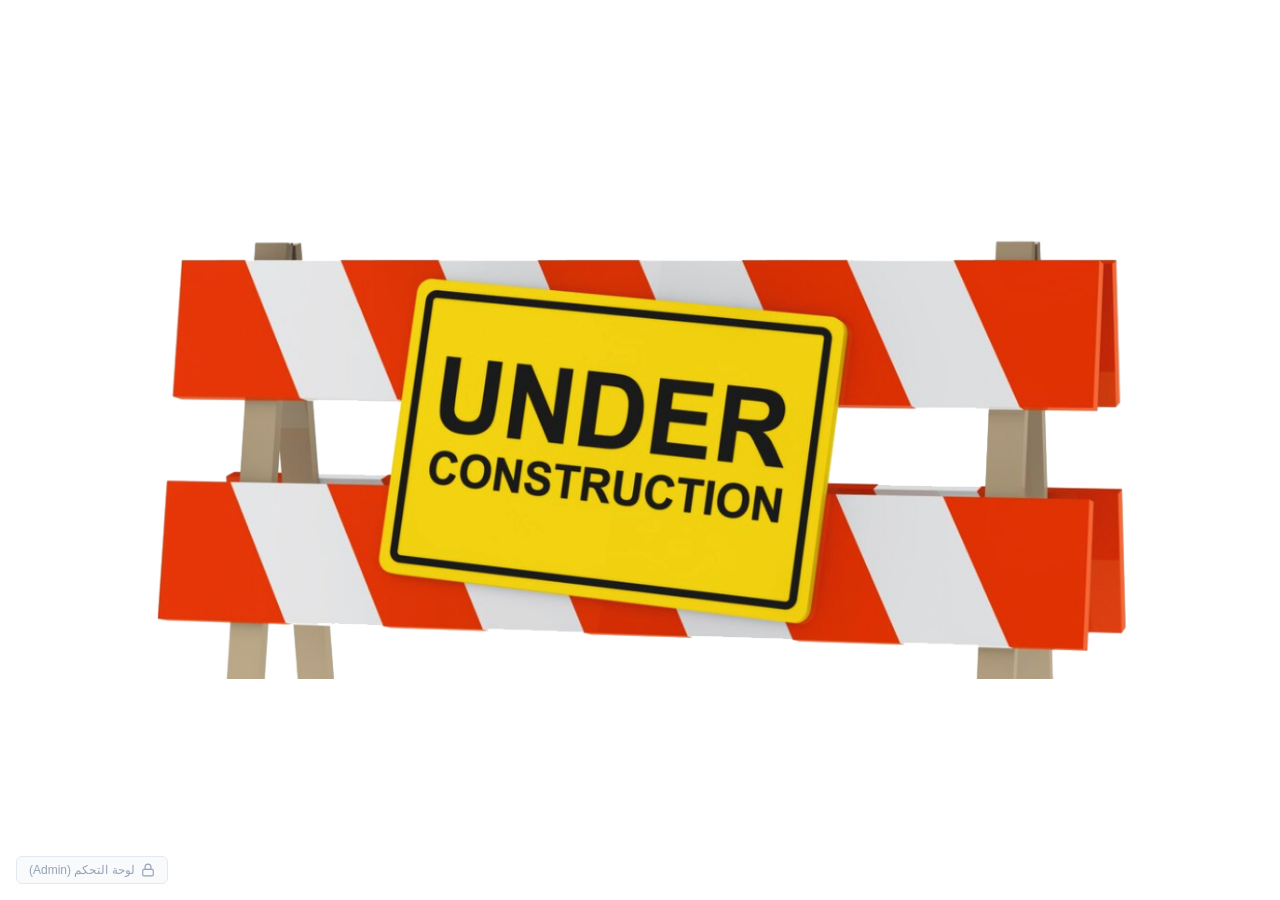
==== commit fe938db5: "Restore original under construction barrier page and dedicated admin panel" ====
--- a/index.html
+++ b/index.html
@@ -1,724 +1,92 @@
 <!DOCTYPE html>
 <html lang="ar" dir="rtl">
 <head>
-    <meta charset="UTF-8">
-    <meta name="viewport" content="width=device-width, initial-scale=1.0">
-    <title>كافيه ومحمصة لوميير | تجربة القهوة المختصة والبرانش الأوروبي - Pervasion SA</title>
-    <meta name="description" content="كافيه ومحمصة لوميير - وجهة عشاق القهوة المختصة والبرانش الأوروبي الفاخر في الرياض. أجواء عصرية، شرفة خارجية، وتحميص يدوي لأجود المحاصيل العالمية.">
-    <link rel="icon" type="image/jpeg" href="images/v60.jpg">
-    <!-- Font Awesome 6.5.1 -->
-    <link rel="stylesheet" href="https://cdnjs.cloudflare.com/ajax/libs/font-awesome/6.5.1/css/all.min.css">
-    <!-- Google Fonts -->
-    <link rel="preconnect" href="https://fonts.googleapis.com">
-    <link rel="preconnect" href="https://fonts.gstatic.com" crossorigin>
-    <link href="https://fonts.googleapis.com/css2?family=Plus+Jakarta+Sans:wght@400;600;700;800&family=Tajawal:wght@300;400;500;700;800;900&display=swap" rel="stylesheet">
-    <!-- Main Style -->
-    <link rel="stylesheet" href="css/style.css">
+  <meta charset="UTF-8">
+  <meta name="viewport" content="width=device-width, initial-scale=1.0">
+  <title>Pervasion SA | الموقع تحت الصيانة</title>
+  <meta name="description" content="Pervasion SA - الموقع تحت الصيانة والتطوير">
+  <link rel="icon" type="image/png" href="images/under-construction.png">
+  <style>
+    * {
+      margin: 0;
+      padding: 0;
+      box-sizing: border-box;
+    }
+    html, body {
+      width: 100%;
+      height: 100%;
+      background-color: #ffffff;
+      font-family: -apple-system, BlinkMacSystemFont, "Segoe UI", Roboto, "Helvetica Neue", Arial, sans-serif;
+      display: flex;
+      flex-direction: column;
+      align-items: center;
+      justify-content: center;
+      overflow-x: hidden;
+    }
+    .maintenance-container {
+      width: 100%;
+      max-width: 1100px;
+      padding: 24px;
+      display: flex;
+      align-items: center;
+      justify-content: center;
+      text-align: center;
+    }
+    .maintenance-img {
+      max-width: 100%;
+      height: auto;
+      object-fit: contain;
+      user-select: none;
+      -webkit-user-drag: none;
+    }
+    .admin-access-link {
+      position: fixed;
+      bottom: 16px;
+      left: 16px;
+      font-size: 12px;
+      color: #94a3b8;
+      text-decoration: none;
+      background: rgba(248, 250, 252, 0.9);
+      border: 1px solid #e2e8f0;
+      padding: 6px 12px;
+      border-radius: 6px;
+      display: flex;
+      align-items: center;
+      gap: 6px;
+      transition: all 0.2s ease;
+      font-weight: 500;
+    }
+    .admin-access-link:hover {
+      color: #0f172a;
+      background: #e2e8f0;
+      border-color: #cbd5e1;
+    }
+    @media (max-width: 768px) {
+      .maintenance-container {
+        padding: 12px;
+      }
+      .admin-access-link {
+        bottom: 10px;
+        left: 10px;
+        font-size: 11px;
+        padding: 5px 10px;
+      }
+    }
+  </style>
 </head>
 <body>
 
-<header class="lumi-header" id="mainHeader">
-        <div class="lumi-container header-inner">
-            <a href="#hero" class="brand-box">
-                <div class="brand-icon">
-                    <i class="fa-solid fa-mug-saucer"></i>
-                </div>
-                <div class="brand-titles">
-                    <span class="brand-name">لوميير كافيه & لاونج</span>
-                    <span class="brand-tagline">LUMIÈRE &bull; ARTISAN ROASTERY</span>
-                </div>
-            </a>
+  <main class="maintenance-container">
+    <img src="images/under-construction.png" alt="Pervasion SA - الموقع تحت الصيانة" class="maintenance-img">
+  </main>
 
-            <nav class="lumi-nav">
-                <a href="#hero" class="nav-link active">الرئيسية</a>
-                <a href="#features" class="nav-link">تجربة لوميير</a>
-                <a href="#menu" class="nav-link">قائمة المشروبات والمأكولات</a>
-                <a href="#terrace" class="nav-link">التراس الخارجي</a>
-                <a href="#reviews" class="nav-link">تقييمات الذواقة</a>
-                <a href="#booking" class="nav-link">حجز طاولة</a>
-            </nav>
+  <a href="admin/" class="admin-access-link" title="لوحة التحكم">
+    <svg width="14" height="14" viewBox="0 0 24 24" fill="none" stroke="currentColor" stroke-width="2" stroke-linecap="round" stroke-linejoin="round">
+      <rect x="3" y="11" width="18" height="11" rx="2" ry="2"></rect>
+      <path d="M7 11V7a5 5 0 0 1 10 0v4"></path>
+    </svg>
+    <span>لوحة التحكم (Admin)</span>
+  </a>
 
-            <div class="header-actions">
-                <a href="tel:+966114889900" class="btn-lumi btn-glass" title="اتصل بنا">
-                    <i class="fa-solid fa-phone"></i>
-                </a>
-                <a href="#booking" class="btn-lumi btn-emerald header-cta-desktop">
-                    <i class="fa-solid fa-calendar-check"></i>
-                    <span>حجز طاولة سريعة</span>
-                </a>
-                <button class="mobile-hamburger" id="mobileToggle" aria-label="القائمة">
-                    <i class="fa-solid fa-bars-staggered"></i>
-                </button>
-            </div>
-        </div>
-    </header>
-
-    <!-- Mobile Navigation Drawer -->
-    <div class="lumi-drawer" id="mobileDrawer">
-        <div>
-            <div class="drawer-top">
-                <div class="brand-titles">
-                    <span class="brand-name">لوميير كافيه</span>
-                    <span class="brand-tagline">RIYADH CAFE & LOUNGE</span>
-                </div>
-                <button class="drawer-close" id="drawerClose"><i class="fa-solid fa-xmark"></i></button>
-            </div>
-            <div class="drawer-links">
-                <a href="#hero" class="drawer-link">الرئيسية <i class="fa-solid fa-chevron-left"></i></a>
-                <a href="#features" class="drawer-link">تجربة لوميير <i class="fa-solid fa-chevron-left"></i></a>
-                <a href="#menu" class="drawer-link">قائمة الأطعمة والقهوة <i class="fa-solid fa-chevron-left"></i></a>
-                <a href="#terrace" class="drawer-link">التراس والشرفة <i class="fa-solid fa-chevron-left"></i></a>
-                <a href="#reviews" class="drawer-link">آراء الزوار <i class="fa-solid fa-chevron-left"></i></a>
-                <a href="#booking" class="drawer-link">حجز طاولة <i class="fa-solid fa-chevron-left"></i></a>
-            </div>
-        </div>
-        <div>
-            <a href="#booking" class="btn-lumi btn-emerald" style="width: 100%; justify-content: center; margin-bottom: 12px;">
-                <span>احجز طاولتك الآن</span>
-                <i class="fa-solid fa-arrow-left"></i>
-            </a>
-            <p style="text-align: center; font-size: 0.85rem; color: var(--text-muted);">
-                <i class="fa-solid fa-phone"></i> +966 11 488 9900
-            </p>
-        </div>
-    </div>
-    <div class="drawer-overlay" id="drawerOverlay"></div>
-
-    <!-- STATIC STUNNING HERO SECTION -->
-    <section class="hero-section" id="hero">
-        <div class="hero-static-bg"></div>
-        <div class="hero-gradient-overlay"></div>
-        <div class="lumi-container">
-            <div class="hero-content">
-                <div class="hero-pill">
-                    <i class="fa-solid fa-sparkles"></i>
-                    <span>محمصة قهوة مختصة & برانش حرفي فاخر</span>
-                </div>
-                <h1 class="hero-title">
-                    حيث تلتقي <span>حرفة القهوة</span> بفخامة الأجواء العصرية
-                </h1>
-                <p class="hero-desc">
-                    استمتع بنكهات البن المختص المقطر بعناية فائقة، مع تشكيلة برانش مخبوزة طازجاً يومياً في تراس ساحر ينبض بالحياة والهدوء في قلب الرياض.
-                </p>
-                <div class="hero-btns">
-                    <a href="#booking" class="btn-lumi btn-emerald">
-                        <i class="fa-solid fa-calendar-days"></i>
-                        <span>احجز طاولتك المفضلة</span>
-                    </a>
-                    <a href="#menu" class="btn-lumi btn-glass">
-                        <i class="fa-solid fa-book-open"></i>
-                        <span>استكشف قائمة الطعام والقهوة</span>
-                    </a>
-                </div>
-            </div>
-        </div>
-    </section>
-
-    <!-- Floating Live Booking Strip -->
-    <section class="booking-strip-section" id="booking">
-        <div class="lumi-container">
-            <div class="booking-strip-card">
-                <div class="strip-header">
-                    <div class="strip-title">
-                        <i class="fa-solid fa-bolt-lightning"></i>
-                        <span>حجز فوري لطاولتك في لوميير (تأكيد لحظي)</span>
-                    </div>
-                    <div class="strip-note">
-                        <i class="fa-solid fa-shield-halved"></i>
-                        <span>دون أي رسوم حجز مسبقة أو انتظار</span>
-                    </div>
-                </div>
-
-                <form id="lumiBookingForm" class="booking-grid" onsubmit="handleBookingSubmit(event)">
-                    <div class="input-group">
-                        <label class="input-label"><i class="fa-solid fa-users"></i> عدد الضيوف</label>
-                        <select class="lumi-input" id="bookGuests" required>
-                            <option value="شخصان (طاولة ثنائية)">شخصان (طاولة ثنائية)</option>
-                            <option value="3 - 4 أشخاص (جلسة عائلية)">3 - 4 أشخاص (جلسة عائلية)</option>
-                            <option value="5 - 8 أشخاص (جلسة أصدقاء)">5 - 8 أشخاص (جلسة أصدقاء)</option>
-                            <option value="طاولة عمل واجتماعات فردية">طاولة عمل واجتماعات فردية</option>
-                            <option value="طاولة VIP في التراس">طاولة VIP في التراس (+8)</option>
-                        </select>
-                    </div>
-
-                    <div class="input-group">
-                        <label class="input-label"><i class="fa-solid fa-calendar"></i> تاريخ الزيارة</label>
-                        <input type="date" class="lumi-input" id="bookDate" required>
-                    </div>
-
-                    <div class="input-group">
-                        <label class="input-label"><i class="fa-solid fa-clock"></i> وقت الزيارة والمجلس</label>
-                        <select class="lumi-input" id="bookTime" required>
-                            <option value="البرانش الصباحي (8:30 ص - 12:00 م)">البرانش الصباحي (8:30 ص - 12:00 م)</option>
-                            <option value="فترة الظهيرة والقهوة (1:00 م - 5:00 م)">فترة الظهيرة والقهوة (1:00 م - 5:00 م)</option>
-                            <option value="فترة المساء الذهبية (6:00 م - 9:00 م)">فترة المساء الذهبية (6:00 م - 9:00 م)</option>
-                            <option value="السهرة الليلية (9:30 م - 1:30 ص)">السهرة الليلية (9:30 م - 1:30 ص)</option>
-                        </select>
-                    </div>
-
-                    <div class="input-group">
-                        <label class="input-label"><i class="fa-solid fa-couch"></i> تفضيل الجلسة</label>
-                        <select class="lumi-input" id="bookLocation" required>
-                            <option value="تراس الحديقة المفتوح">تراس الحديقة المفتوح (جلسات خارجية)</option>
-                            <option value="الصالة الداخلية الفاخرة">الصالة الداخلية الفاخرة (لاونج مكيف)</option>
-                            <option value="ركن باريستا القهوة التفاعلي">ركن باريستا القهوة التفاعلي</option>
-                        </select>
-                    </div>
-
-                    <div>
-                        <button type="submit" class="btn-lumi btn-emerald" style="width: 100%; height: 48px; justify-content: center;">
-                            <span>تأكيد الحجز الآن</span>
-                            <i class="fa-solid fa-check"></i>
-                        </button>
-                    </div>
-                </form>
-            </div>
-        </div>
-    </section>
-
-    <!-- Experience Pillars Section -->
-    <section class="features-section" id="features">
-        <div class="lumi-container">
-            <div class="section-header">
-                <span class="section-tag"><i class="fa-solid fa-gem"></i> تميز لوميير الفريد</span>
-                <h2 class="section-title">تجربة استثنائية لكل حواسك في عالم القهوة والضيافة</h2>
-                <p class="section-sub">صممنا كل زاوية لتمنحك الراحة والإلهام، سواء كنت تبحث عن فنجان إسبريسو غني لبدء يومك، أو جلسة هادئة تجمعك مع من تحب.</p>
-            </div>
-
-            <div class="features-grid">
-                <!-- Feature 1 -->
-                <div class="feature-card">
-                    <div class="feature-icon-wrap">
-                        <i class="fa-solid fa-seedling"></i>
-                    </div>
-                    <h3 class="feature-card-title">محاصيل ببن مختص 100%</h3>
-                    <p class="feature-card-desc">
-                        نستورد أجود أنواع البن الأخضر من مزارع إثيوبيا وكولومبيا واليمن، مع تحميص دقيق أسبوعياً يبرز النوتات العطرية والفاكهية دون أي مرارة.
-                    </p>
-                </div>
-
-                <!-- Feature 2 -->
-                <div class="feature-card">
-                    <div class="feature-icon-wrap">
-                        <i class="fa-solid fa-bread-slice"></i>
-                    </div>
-                    <h3 class="feature-card-title">مخبوزات طازجة يومياً</h3>
-                    <p class="feature-card-desc">
-                        مخبزنا الحرفي يبدأ عمله قبل شروق الشمس لإعداد الكرواسون المقرمش بالزبدة الفرنسية الفاخرة، وحلويات التيراميسو الكلاسيكية وكعك السان سباستيان.
-                    </p>
-                </div>
-
-                <!-- Feature 3 -->
-                <div class="feature-card">
-                    <div class="feature-icon-wrap">
-                        <i class="fa-solid fa-laptop-code"></i>
-                    </div>
-                    <h3 class="feature-card-title">بيئة عمل وإنتاجية ملهمة</h3>
-                    <p class="feature-card-desc">
-                        توفير إنترنت فائق السرعة عبر الألياف الضوئية، مخارج شحن وطاولات مريحة بإضاءة طبيعية مصممة خصيصاً لرواد الأعمال والمبدعين أثناء ساعات الصباح.
-                    </p>
-                </div>
-            </div>
-        </div>
-    </section>
-
-    <!-- REDESIGNED TERRACE SECTION (SPLIT 50/50 MODERN LUXURY) -->
-    <section class="terrace-section" id="terrace">
-        <div class="lumi-container">
-            <div class="terrace-split-card">
-                <!-- Content Side -->
-                <div class="terrace-content-side">
-                    <span class="terrace-badge-modern">
-                        <i class="fa-solid fa-cloud-sun"></i> الأجواء الخارجية واللاونج
-                    </span>
-                    <h2 class="terrace-main-heading">
-                        شرفة لوميير المفتوحة.. <span>وجهتك للهدوء في قلب العاصمة</span>
-                    </h2>
-                    <p class="terrace-p">
-                        استمتع بتراس خارجي فسيح ومصمم بنظام الحديقة المعاصرة مع أشجار زينة طبيعية، مجهز بأحدث أنظمة تبريد وتلطيف الرذاذ لصيف ممتع، ومدافئ لهب أوروبية أنيقة لشتاء دافئ.
-                    </p>
-
-                    <div class="terrace-perks-grid">
-                        <div class="perk-item">
-                            <div class="perk-icon-circle"><i class="fa-solid fa-snowflake"></i></div>
-                            <div class="perk-text">
-                                <strong>تلطيف ضبابي متكامل</strong>
-                                <span>أجواء معتدلة ومنعشة طوال أشهر الصيف</span>
-                            </div>
-                        </div>
-
-                        <div class="perk-item">
-                            <div class="perk-icon-circle"><i class="fa-solid fa-music"></i></div>
-                            <div class="perk-text">
-                                <strong>صوتيات محيطية هادئة</strong>
-                                <span>نغمات جاز وموسيقى لاونج كلاسيكية مريحة</span>
-                            </div>
-                        </div>
-
-                        <div class="perk-item">
-                            <div class="perk-icon-circle"><i class="fa-solid fa-wifi"></i></div>
-                            <div class="perk-text">
-                                <strong>تغطية Wi-Fi 6 فائقة</strong>
-                                <span>إنترنت سريع ومستقر للعمل والاسترخاء</span>
-                            </div>
-                        </div>
-
-                        <div class="perk-item">
-                            <div class="perk-icon-circle"><i class="fa-solid fa-shield-heart"></i></div>
-                            <div class="perk-text">
-                                <strong>جلسات عائلية وخاصة</strong>
-                                <span>خصوصية تامة ومساحات متباعدة براحة تامة</span>
-                            </div>
-                        </div>
-                    </div>
-
-                    <a href="#booking" class="btn-lumi btn-emerald">
-                        <i class="fa-solid fa-chair"></i>
-                        <span>حجز جلسة في التراس الخارجي</span>
-                    </a>
-                </div>
-
-                <!-- Visual Side -->
-                <div class="terrace-visual-side">
-                    <img decoding="async" src="images/terrace.jpg" alt="تراس كافيه لوميير الرياض" title="كافيه ومحمصة لوميير | نموذج تصميم موقع كافيه ومقهى مختص">
-                    <div class="visual-overlay-soft"></div>
-                    <div class="visual-floating-badge">
-                        <i class="fa-solid fa-star floating-badge-icon"></i>
-                        <div class="floating-badge-info">
-                            <strong>الأعلى تقييماً في الرياض</strong>
-                            <span>أكثر من 2,400 زيارة وتجربة موثقة</span>
-                        </div>
-                    </div>
-                </div>
-            </div>
-        </div>
-    </section>
-
-    <!-- Interactive Menu Section -->
-    <section class="menu-section" id="menu">
-        <div class="lumi-container">
-            <div class="section-header">
-                <span class="section-tag"><i class="fa-solid fa-mug-hot"></i> قائمة التذوق الحصرية</span>
-                <h2 class="section-title">مختارات الشيف وباريستا لوميير</h2>
-                <p class="section-sub">قائمة تجمع بين فنون إعداد القهوة المقطرة بأحدث الأدوات وألذ أطباق البرانش الخفيفة والمبتكرة.</p>
-            </div>
-
-            <!-- Menu Category Filter Tabs -->
-            <div class="menu-tabs-bar">
-                <button class="menu-tab-pill active" onclick="filterMenu('all', this)">
-                    <i class="fa-solid fa-border-all"></i> الكل
-                </button>
-                <button class="menu-tab-pill" onclick="filterMenu('coffee', this)">
-                    <i class="fa-solid fa-mug-saucer"></i> القهوة المختصة
-                </button>
-                <button class="menu-tab-pill" onclick="filterMenu('brunch', this)">
-                    <i class="fa-solid fa-utensils"></i> البرانش والفطور
-                </button>
-                <button class="menu-tab-pill" onclick="filterMenu('sweets', this)">
-                    <i class="fa-solid fa-cake-candles"></i> الحلى والمخبوزات
-                </button>
-                <button class="menu-tab-pill" onclick="filterMenu('drinks', this)">
-                    <i class="fa-solid fa-glass-water"></i> موكتيلات ومشروبات باردة
-                </button>
-            </div>
-
-            <!-- Menu Items Grid -->
-            <div class="menu-grid" id="menuItemsGrid">
-
-                <!-- Item 1: Special Coffee -->
-                <div class="menu-item-card" data-category="coffee">
-                    <div class="item-thumb-box">
-                        <img decoding="async" src="images/v60.jpg" alt="V60 إثيوبيا قوجي" title="كافيه ومحمصة لوميير | نموذج تصميم موقع كافيه ومقهى مختص">
-                    </div>
-                    <div class="item-details">
-                        <div class="item-title-row">
-                            <span class="item-name">V60 مقطرة - إثيوبيا قوجي</span>
-                            <span class="item-badge-popular">الأكثر طلباً</span>
-                            <span class="item-dots"></span>
-                            <span class="item-price">28 <small>ريال</small></span>
-                        </div>
-                        <p class="item-desc">محصول فاخر بإيحاءات الياسمين والخوخ والعسل، تحضير يدوي متوازن مع ثلج نقي أو دافئ.</p>
-                        <div class="item-tags">
-                            <span class="item-tag">Single Origin</span>
-                            <span class="item-tag">مقطرة يدوياً</span>
-                        </div>
-                    </div>
-                </div>
-
-                <!-- Item 2: Special Coffee -->
-                <div class="menu-item-card" data-category="coffee">
-                    <div class="item-thumb-box">
-                        <img decoding="async" src="images/flatwhite.jpg" alt="فلات وايت لوميير" title="كافيه ومحمصة لوميير | نموذج تصميم موقع كافيه ومقهى مختص">
-                    </div>
-                    <div class="item-details">
-                        <div class="item-title-row">
-                            <span class="item-name">فلات وايت لوميير الحرفي</span>
-                            <span class="item-dots"></span>
-                            <span class="item-price">22 <small>ريال</small></span>
-                        </div>
-                        <p class="item-desc">دبل شوت إسبريسو كولومبي مع حليب متبخر برغوة مخملية دقيقة ورسم لاتيه آرت احترافي.</p>
-                        <div class="item-tags">
-                            <span class="item-tag">Latte Art</span>
-                            <span class="item-tag">قوام مخملي</span>
-                        </div>
-                    </div>
-                </div>
-
-                <!-- Item 3: Brunch -->
-                <div class="menu-item-card" data-category="brunch">
-                    <div class="item-thumb-box">
-                        <img decoding="async" src="images/benedict.jpg" alt="بيض بينيديكت الكمأة" title="كافيه ومحمصة لوميير | نموذج تصميم موقع كافيه ومقهى مختص">
-                    </div>
-                    <div class="item-details">
-                        <div class="item-title-row">
-                            <span class="item-name">بيض بينيديكت الكمأة والساوردو</span>
-                            <span class="item-badge-popular">توقيع الشيف</span>
-                            <span class="item-dots"></span>
-                            <span class="item-price">48 <small>ريال</small></span>
-                        </div>
-                        <p class="item-desc">بيض عضوي مسلوق بمهارة، صلصة هولنديز بزيت الكمأة الأسود، فوق شريحة خبز ساوردو مخبوز بالحطب.</p>
-                        <div class="item-tags">
-                            <span class="item-tag">برانش راقي</span>
-                            <span class="item-tag">Organic</span>
-                        </div>
-                    </div>
-                </div>
-
-                <!-- Item 4: Brunch -->
-                <div class="menu-item-card" data-category="brunch">
-                    <div class="item-thumb-box">
-                        <img decoding="async" src="images/avocado.jpg" alt="توست الأفوكادو والفيتا" title="كافيه ومحمصة لوميير | نموذج تصميم موقع كافيه ومقهى مختص">
-                    </div>
-                    <div class="item-details">
-                        <div class="item-title-row">
-                            <span class="item-name">توست الأفوكادو والفيتا المتبلة</span>
-                            <span class="item-dots"></span>
-                            <span class="item-price">42 <small>ريال</small></span>
-                        </div>
-                        <p class="item-desc">هريس أفوكادو طازج مع حبوب الرمان وجبن فيتا يوناني مع بذور الشيا ودبس الرمان العضوي.</p>
-                        <div class="item-tags">
-                            <span class="item-tag">صحي ونباتي</span>
-                            <span class="item-tag">طازج</span>
-                        </div>
-                    </div>
-                </div>
-
-                <!-- Item 5: Sweets -->
-                <div class="menu-item-card" data-category="sweets">
-                    <div class="item-thumb-box">
-                        <img decoding="async" src="images/tiramisu.jpg" alt="تيراميسو لوميير الكلاسيكي" title="كافيه ومحمصة لوميير | نموذج تصميم موقع كافيه ومقهى مختص">
-                    </div>
-                    <div class="item-details">
-                        <div class="item-title-row">
-                            <span class="item-name">تيراميسو لوميير الإيطالي</span>
-                            <span class="item-badge-popular">موصى به</span>
-                            <span class="item-dots"></span>
-                            <span class="item-price">36 <small>ريال</small></span>
-                        </div>
-                        <p class="item-desc">بسكويت ليدي فينجر مغموس بإسبريسو لوميير المركز مع كريمة مسكربون طازجة وغبار الكاكاو الخام.</p>
-                        <div class="item-tags">
-                            <span class="item-tag">حلى إيطالي</span>
-                            <span class="item-tag">بدون كحول</span>
-                        </div>
-                    </div>
-                </div>
-
-                <!-- Item 6: Sweets -->
-                <div class="menu-item-card" data-category="sweets">
-                    <div class="item-thumb-box">
-                        <img decoding="async" src="images/croissant.jpg" alt="كرواسون اللوز البلجيكي" title="كافيه ومحمصة لوميير | نموذج تصميم موقع كافيه ومقهى مختص">
-                    </div>
-                    <div class="item-details">
-                        <div class="item-title-row">
-                            <span class="item-name">كرواسون اللوز البلجيكي</span>
-                            <span class="item-dots"></span>
-                            <span class="item-price">24 <small>ريال</small></span>
-                        </div>
-                        <p class="item-desc">كرواسون زبدة فرنسي محشو بكريمة اللوز الغنية ومغطى برقائق اللوز المحمصة وسكر ناعم.</p>
-                        <div class="item-tags">
-                            <span class="item-tag">مخبوز طازج</span>
-                        </div>
-                    </div>
-                </div>
-
-                <!-- Item 7: Drinks -->
-                <div class="menu-item-card" data-category="drinks">
-                    <div class="item-thumb-box">
-                        <img decoding="async" src="images/mojito.jpg" alt="باشن فروت موخيتو لوميير" title="كافيه ومحمصة لوميير | نموذج تصميم موقع كافيه ومقهى مختص">
-                    </div>
-                    <div class="item-details">
-                        <div class="item-title-row">
-                            <span class="item-name">باشن فروت & ريحان موكتيل</span>
-                            <span class="item-badge-popular">منعش</span>
-                            <span class="item-dots"></span>
-                            <span class="item-price">29 <small>ريال</small></span>
-                        </div>
-                        <p class="item-desc">لب الباشن فروت الطبيعي مع أوراق الريحان المنعشة والمياه الفوارة وقطع الليمون الأخضر.</p>
-                        <div class="item-tags">
-                            <span class="item-tag">طبيعي 100%</span>
-                            <span class="item-tag">Ice Cold</span>
-                        </div>
-                    </div>
-                </div>
-
-                <!-- Item 8: Drinks -->
-                <div class="menu-item-card" data-category="drinks">
-                    <div class="item-thumb-box">
-                        <img decoding="async" src="images/matcha.jpg" alt="ماتشا لاتيه عضوي" title="كافيه ومحمصة لوميير | نموذج تصميم موقع كافيه ومقهى مختص">
-                    </div>
-                    <div class="item-details">
-                        <div class="item-title-row">
-                            <span class="item-name">سيريمونيال ماتشا لاتيه (اليابان)</span>
-                            <span class="item-dots"></span>
-                            <span class="item-price">32 <small>ريال</small></span>
-                        </div>
-                        <p class="item-desc">بودرة ماتشا يابانية فاخرة درجة أولى مخفوقة يدوياً مع حليب الشوفان ومحلاة بعسل الزهور.</p>
-                        <div class="item-tags">
-                            <span class="item-tag">Matcha Uji</span>
-                            <span class="item-tag">Oat Milk</span>
-                        </div>
-                    </div>
-                </div>
-
-            </div>
-        </div>
-    </section>
-
-    <!-- Customer Reviews / High Society Vibes -->
-    <section class="vibes-section" id="reviews">
-        <div class="lumi-container">
-            <div class="section-header">
-                <span class="section-tag"><i class="fa-solid fa-star"></i> تجارب وشهادات ضيوفنا</span>
-                <h2 class="section-title">ماذا يقول رواد لوميير في الرياض؟</h2>
-                <p class="section-sub">أكثر من 2,400 تقييم 5 نجوم على خرائط جوجل، واختيار النقاد كأفضل وجهة برانش وقهوة مختصة لعام 2026.</p>
-            </div>
-
-            <div class="vibes-grid">
-                <!-- Review 1 -->
-                <div class="vibe-card">
-                    <div class="stars-row">
-                        <i class="fa-solid fa-star"></i><i class="fa-solid fa-star"></i><i class="fa-solid fa-star"></i><i class="fa-solid fa-star"></i><i class="fa-solid fa-star"></i>
-                    </div>
-                    <p class="vibe-quote">
-                        "من أروع الكافيهات التي زرتها في الرياض. الفلات وايت مضبوط بالمللي، وبيض البينيديكت بالكمأة خيالي. الجلسات الخارجية تشرح الصدر والخدمة سريعة وراقية جداً."
-                    </p>
-                    <div class="reviewer-info">
-                        <img decoding="async" src="images/avatar1.jpg" alt="نوف القحطاني" class="reviewer-avatar" title="كافيه ومحمصة لوميير | نموذج تصميم موقع كافيه ومقهى مختص">
-                        <div>
-                            <div class="reviewer-name">نوف القحطاني</div>
-                            <div class="reviewer-meta">ناقدة طعام ومصممة ديكور &bull; الرياض</div>
-                        </div>
-                    </div>
-                </div>
-
-                <!-- Review 2 -->
-                <div class="vibe-card">
-                    <div class="stars-row">
-                        <i class="fa-solid fa-star"></i><i class="fa-solid fa-star"></i><i class="fa-solid fa-star"></i><i class="fa-solid fa-star"></i><i class="fa-solid fa-star"></i>
-                    </div>
-                    <p class="vibe-quote">
-                        "مكان مثالي لإنجاز العمل الصباحي وعقد اجتماعات سريعة. الإنترنت سريع والقهوة المقطرة V60 إثيوبيا من أفضل ما تذوقت. أنصح به بشدة لكل باحث عن الهدوء والتميز."
-                    </p>
-                    <div class="reviewer-info">
-                        <img decoding="async" src="images/avatar2.jpg" alt="م. فيصل الدوسري" class="reviewer-avatar" title="كافيه ومحمصة لوميير | نموذج تصميم موقع كافيه ومقهى مختص">
-                        <div>
-                            <div class="reviewer-name">م. فيصل الدوسري</div>
-                            <div class="reviewer-meta">رائد أعمال ومؤسس تقني &bull; الرياض</div>
-                        </div>
-                    </div>
-                </div>
-
-                <!-- Review 3 -->
-                <div class="vibe-card">
-                    <div class="stars-row">
-                        <i class="fa-solid fa-star"></i><i class="fa-solid fa-star"></i><i class="fa-solid fa-star"></i><i class="fa-solid fa-star"></i><i class="fa-solid fa-star"></i>
-                    </div>
-                    <p class="vibe-quote">
-                        "الأجواء في المساء خرافية، الإضاءة خافتة والموسيقى مناسبة تماماً دون صخب. التيراميسو لا يُعلى عليه. سأكرر الزيارة أسبوعياً بلا شك!"
-                    </p>
-                    <div class="reviewer-info">
-                        <img decoding="async" src="images/avatar3.jpg" alt="سارة الشهري" class="reviewer-avatar" title="كافيه ومحمصة لوميير | نموذج تصميم موقع كافيه ومقهى مختص">
-                        <div>
-                            <div class="reviewer-name">سارة الشهري</div>
-                            <div class="reviewer-meta">مرشدة نمط حياة وضيافة</div>
-                        </div>
-                    </div>
-                </div>
-            </div>
-        </div>
-    </section>
-
-    <!-- Footer -->
-    <footer class="lumi-footer" id="contact">
-        <div class="lumi-container">
-            <div class="footer-grid">
-                <div>
-                    <a href="#hero" class="brand-box">
-                        <div class="brand-icon">
-                            <i class="fa-solid fa-mug-saucer"></i>
-                        </div>
-                        <div class="brand-titles">
-                            <span class="brand-name">لوميير كافيه & لاونج</span>
-                            <span class="brand-tagline">LUMIÈRE &bull; ARTISAN ROASTERY</span>
-                        </div>
-                    </a>
-                    <p class="footer-brand-desc">
-                        وجهة عشاق القهوة المختصة والبرانش الأوروبي في الرياض. تجربة استثنائية تمزج بين حرفة التحميص الدقيقة وفخامة الضيافة السعودية المعاصرة.
-                    </p>
-                    <div class="footer-socials">
-                        <a href="https://instagram.com" target="_blank" class="social-link" title="إنستغرام" rel="noopener"><i class="fa-brands fa-instagram"></i></a>
-                        <a href="https://twitter.com" target="_blank" class="social-link" title="إكس (تويتر)" rel="noopener"><i class="fa-brands fa-x-twitter"></i></a>
-                        <a href="https://tiktok.com" target="_blank" class="social-link" title="تيك توك" rel="noopener"><i class="fa-brands fa-tiktok"></i></a>
-                        <a href="https://wa.me/966114889900" target="_blank" class="social-link" title="واتساب" rel="noopener"><i class="fa-brands fa-whatsapp"></i></a>
-                    </div>
-                </div>
-
-                <div>
-                    <h4 class="footer-col-title">روابط سريعة</h4>
-                    <ul class="footer-links-list">
-                        <li><a href="#hero">الرئيسية</a></li>
-                        <li><a href="#features">عن لوميير</a></li>
-                        <li><a href="#menu">قائمة الطعام والقهوة</a></li>
-                        <li><a href="#terrace">التراس الخارجي</a></li>
-                        <li><a href="#booking">حجز طاولة</a></li>
-                    </ul>
-                </div>
-
-                <div>
-                    <h4 class="footer-col-title">أوقات العمل</h4>
-                    <ul class="footer-links-list">
-                        <li style="color: var(--text-secondary); font-size: 0.9rem;">
-                            <strong style="color: #FFF; display: block;">الفترة الصباحية والبرانش:</strong>
-                            7:00 ص – 4:00 عصراً
-                        </li>
-                        <li style="color: var(--text-secondary); font-size: 0.9rem; margin-top: 10px;">
-                            <strong style="color: #FFF; display: block;">الفترة المسائية واللاونج:</strong>
-                            4:30 م – 2:00 بعد منتصف الليل
-                        </li>
-                        <li style="color: var(--emerald-accent); font-size: 0.85rem; margin-top: 10px;">
-                            <i class="fa-solid fa-check"></i> مفتوح يومياً طوال الأسبوع
-                        </li>
-                    </ul>
-                </div>
-
-                <div>
-                    <h4 class="footer-col-title">الموقع والاتصال</h4>
-                    <ul class="footer-links-list">
-                        <li style="color: var(--text-secondary); font-size: 0.9rem;">
-                            <i class="fa-solid fa-location-dot" style="color: var(--emerald-accent); margin-left: 6px;"></i>
-                            طريق الأمير سلطان بن عبدالعزيز، السليمانية، الرياض 12243
-                        </li>
-                        <li style="color: var(--text-secondary); font-size: 0.9rem;">
-                            <i class="fa-solid fa-phone" style="color: var(--emerald-accent); margin-left: 6px;"></i>
-                            +966 11 488 9900
-                        </li>
-                        <li style="color: var(--text-secondary); font-size: 0.9rem;">
-                            <i class="fa-solid fa-envelope" style="color: var(--emerald-accent); margin-left: 6px;"></i>
-                            welcome@lumierecafe.sa
-                        </li>
-                    </ul>
-                </div>
-            </div>
-
-            <div class="footer-bottom-bar">
-                <div>
-                    &copy; 2026 جميع الحقوق محفوظة لمنصة <strong>انتج سايتس (Entejsites)</strong> &bull; نموذج عرض كافيه ومطعم راقي 4.
-                </div>
-                <div>
-                    تصميم مبني بأكواد نقية وسريعة بنظام Elementor Canvas لسرعة تحميل فائقة.
-                </div>
-            </div>
-        </div>
-    </footer>
-
-
-    <!-- Booking Confirmation Popup Modal -->
-    <div class="modal-overlay" id="bookingModal">
-        <div class="modal-card">
-            <button class="modal-close-btn" onclick="closeModal()"><i class="fa-solid fa-xmark"></i></button>
-            <div class="modal-icon-glow">
-                <i class="fa-solid fa-circle-check"></i>
-            </div>
-            <h3 class="modal-title">تم تسجيل طلب الحجز بنجاح!</h3>
-            <p class="modal-subtitle">يسعدنا استقبالك في كافيه ومطعم لوميير، تفاصيل طلبك موضحة أدناه:</p>
-
-            <div class="modal-summary-box">
-                <div class="summary-row">
-                    <span>عدد الضيوف:</span>
-                    <strong id="modalGuests">2</strong>
-                </div>
-                <div class="summary-row">
-                    <span>تاريخ الزيارة:</span>
-                    <strong id="modalDate">اليوم</strong>
-                </div>
-                <div class="summary-row">
-                    <span>فترة وموعد الزيارة:</span>
-                    <strong id="modalTime">المساء</strong>
-                </div>
-                <div class="summary-row">
-                    <span>مكان الطاولة:</span>
-                    <strong id="modalLocation">التراس الخارجي</strong>
-                </div>
-                <div class="summary-row" style="color: var(--emerald-accent); border-top: 1px dashed rgba(255,255,255,0.1); padding-top: 8px;">
-                    <span>حالة الطلب:</span>
-                    <strong>مؤكد ومحجوز باسمك</strong>
-                </div>
-            </div>
-
-            <div class="modal-cta-buttons">
-                <a href="#" id="modalWhatsAppBtn" target="_blank" class="btn-lumi btn-emerald" style="justify-content: center;">
-                    <i class="fa-brands fa-whatsapp" style="font-size: 1.2rem;"></i>
-                    <span>إرسال تفاصيل الحجز للمطعم عبر واتساب</span>
-                </a>
-                <button type="button" onclick="closeModal()" class="btn-lumi btn-glass" style="justify-content: center;">
-                    <span>إغلاق النافذة والعودة للموقع</span>
-                </button>
-            </div>
-        </div>
-    </div>
-
-    <!-- Mobile Navigation Drawer -->
-    <div class="lumi-drawer-overlay" id="drawerOverlay"></div>
-    <div class="lumi-drawer" id="mobileDrawer">
-        <div>
-            <div class="drawer-top">
-                <div class="brand-titles">
-                    <span class="brand-name">لوميير كافيه & لاونج</span>
-                    <span class="brand-tagline">LUMIÈRE &bull; ARTISAN ROASTERY</span>
-                </div>
-                <button class="drawer-close" id="drawerClose"><i class="fa-solid fa-xmark"></i></button>
-            </div>
-            <div class="drawer-links">
-                <a href="#hero" class="drawer-link">الرئيسية <i class="fa-solid fa-chevron-left"></i></a>
-                <a href="#features" class="drawer-link">تجربة لوميير <i class="fa-solid fa-chevron-left"></i></a>
-                <a href="#menu" class="drawer-link">قائمة الأطعمة والقهوة <i class="fa-solid fa-chevron-left"></i></a>
-                <a href="#terrace" class="drawer-link">التراس والشرفة <i class="fa-solid fa-chevron-left"></i></a>
-                <a href="#reviews" class="drawer-link">آراء الزوار <i class="fa-solid fa-chevron-left"></i></a>
-                <a href="#booking" class="drawer-link">حجز طاولة <i class="fa-solid fa-chevron-left"></i></a>
-            </div>
-        </div>
-        <div class="drawer-bottom">
-            <a href="tel:+966114889900" class="btn-lumi btn-emerald" style="justify-content: center; width: 100%;">
-                <i class="fa-solid fa-phone"></i>
-                <span>اتصل بنا مباشرة</span>
-            </a>
-            <div style="text-align: center; margin-top: 15px;">
-                <a href="admin/" style="color: var(--text-muted); font-size: 12px; text-decoration: none;">
-                    <i class="fa-solid fa-lock"></i> لوحة التحكم
-                </a>
-            </div>
-        </div>
-    </div>
-
-    <!-- Discreet Admin Float Pill -->
-    <a href="admin/" class="admin-float-pill" title="لوحة تحكم الموقع">
-        <i class="fa-solid fa-gear"></i>
-        <span>لوحة التحكم</span>
-    </a>
-
-
-    <!-- Interactive Scripts -->
-    <script src="js/lumiere-sync.js"></script>
-    <script src="js/app.js"></script>
 </body>
 </html>
